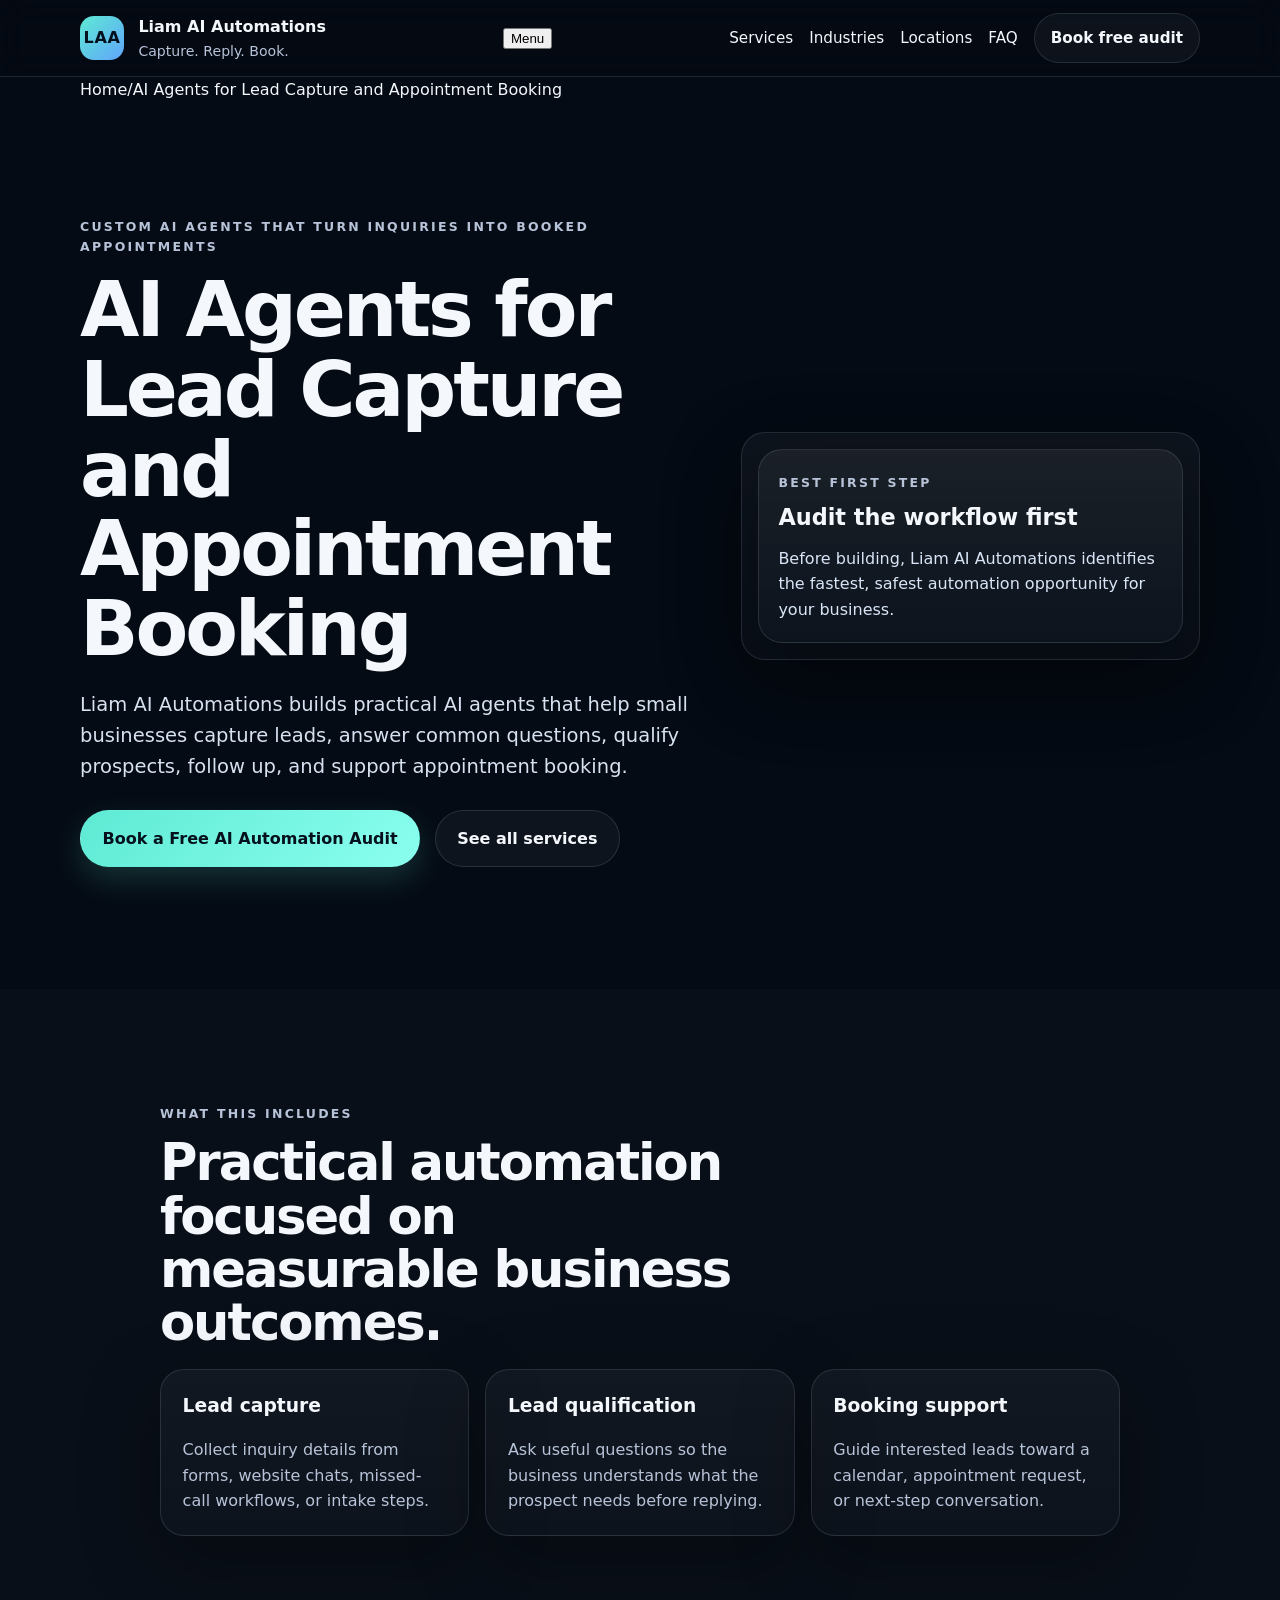
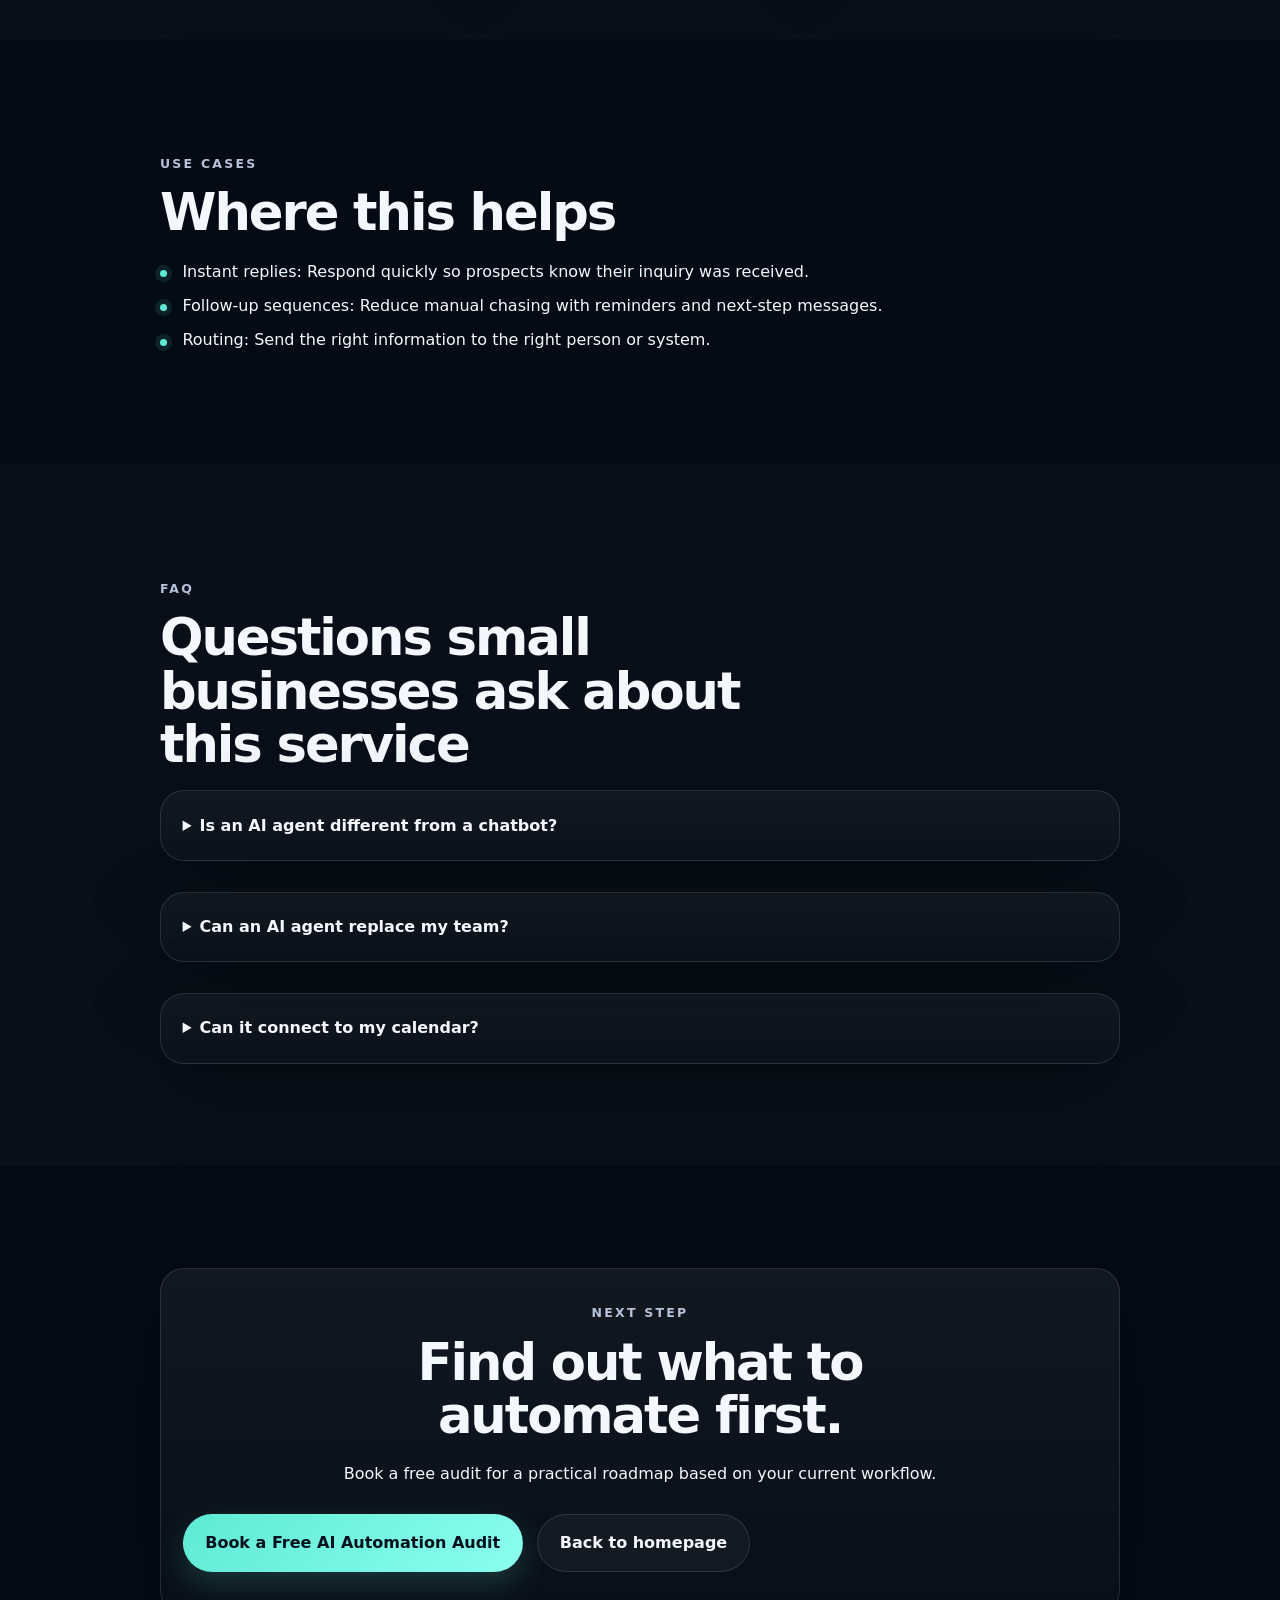
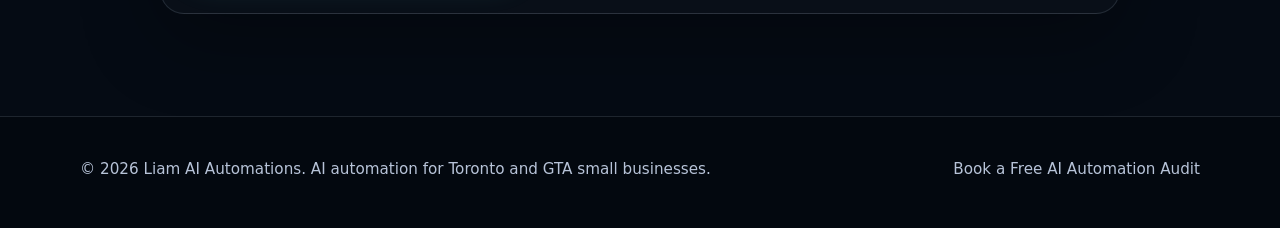
==== ai-agents-lead-capture-appointment-booking.html @ 44cceaa2 "chore: complete technical SEO checklist" ====
<!DOCTYPE html>
<html lang="en">
<head>
  <meta charset="UTF-8" />
  <meta name="viewport" content="width=device-width, initial-scale=1.0" />
  <title>AI Agents for Lead Capture and Appointment Booking | Liam AI Automations</title>
  <meta name="description" content="Custom AI agents for small businesses that capture leads, qualify inquiries, reply faster, automate follow-up, and support appointment booking." />
  <meta name="robots" content="index,follow" />
  <link rel="canonical" href="https://liam-automations-landing-page.vercel.app/ai-agents-lead-capture-appointment-booking.html" />
  <meta property="og:title" content="AI Agents for Lead Capture and Appointment Booking | Liam AI Automations" />
  <meta property="og:description" content="Custom AI agents for small businesses that capture leads, qualify inquiries, reply faster, automate follow-up, and support appointment booking." />
  <meta property="og:type" content="website" />
  <meta property="og:url" content="https://liam-automations-landing-page.vercel.app/ai-agents-lead-capture-appointment-booking.html" />
  <meta name="twitter:card" content="summary" />
  <meta name="theme-color" content="#050b14" />
  <link rel="icon" href="/favicon.svg" type="image/svg+xml" />
  <link rel="stylesheet" href="styles.css" />
  <script type="application/ld+json">
{
  "@context": "https://schema.org",
  "@type": "LocalBusiness",
  "name": "Liam AI Automations",
  "areaServed": ["Toronto", "GTA", "Mississauga", "Brampton", "Vaughan", "Markham", "North York", "Scarborough", "Etobicoke", "Oakville", "Burlington"],
  "description": "AI automation, AI agents, and practical AI consulting for Toronto and GTA small businesses.",
  "url": "https://liam-automations-landing-page.vercel.app",
  "email": "mukeshkumarkella@gmail.com",
  "sameAs": ["https://github.com/mukeshkumarkella-code"]
}
</script>
  <script id="org-person-website-schema" type="application/ld+json">
  {
    "@context": "https://schema.org",
    "@graph": [
      {
        "@type": "Organization",
        "@id": "https://liam-automations-landing-page.vercel.app/#organization",
        "name": "Liam AI Automations",
        "url": "https://liam-automations-landing-page.vercel.app/",
        "email": "mukeshkumarkella@gmail.com",
        "areaServed": [
          "Toronto",
          "GTA",
          "Mississauga",
          "Brampton",
          "Vaughan",
          "Markham",
          "North York",
          "Scarborough",
          "Etobicoke",
          "Oakville",
          "Burlington"
        ],
        "sameAs": [
          "https://github.com/mukeshkumarkella-code"
        ]
      },
      {
        "@type": "Person",
        "@id": "https://liam-automations-landing-page.vercel.app/#founder",
        "name": "Mukesh Kumar Kella",
        "url": "https://www.linkedin.com/in/mukesh-kumar-kella-83b03b2a2",
        "worksFor": {
          "@id": "https://liam-automations-landing-page.vercel.app/#organization"
        }
      },
      {
        "@type": "WebSite",
        "@id": "https://liam-automations-landing-page.vercel.app/#website",
        "name": "Liam AI Automations",
        "url": "https://liam-automations-landing-page.vercel.app/",
        "publisher": {
          "@id": "https://liam-automations-landing-page.vercel.app/#organization"
        }
      }
    ]
  }
  </script>
  <script id="breadcrumb-schema" type="application/ld+json">
  {
    "@context": "https://schema.org",
    "@type": "BreadcrumbList",
    "itemListElement": [
      {
        "@type": "ListItem",
        "position": 1,
        "name": "Home",
        "item": "https://liam-automations-landing-page.vercel.app/"
      },
      {
        "@type": "ListItem",
        "position": 2,
        "name": "AI Agents for Lead Capture and Appointment Booking",
        "item": "https://liam-automations-landing-page.vercel.app/ai-agents-lead-capture-appointment-booking.html"
      }
    ]
  }
  </script>
  <script id="service-schema" type="application/ld+json">
  {
    "@context": "https://schema.org",
    "@type": "Service",
    "name": "AI Agents for Lead Capture and Appointment Booking",
    "description": "Custom AI agents that help small businesses capture leads, qualify inquiries, reply faster, automate follow-up, and support appointment booking.",
    "provider": {
      "@id": "https://liam-automations-landing-page.vercel.app/#organization"
    },
    "areaServed": [
      "Toronto",
      "GTA",
      "Mississauga",
      "Brampton",
      "Vaughan",
      "Markham",
      "North York",
      "Scarborough",
      "Etobicoke",
      "Oakville",
      "Burlington"
    ],
    "serviceType": "AI Agents for Lead Capture and Appointment Booking",
    "url": "https://liam-automations-landing-page.vercel.app/ai-agents-lead-capture-appointment-booking.html"
  }
  </script>
</head>
<body>
<header class="site-header">
  <div class="container nav">
    <a class="brand" href="index.html" aria-label="Liam AI Automations home">
      <span class="brand-mark">LAA</span>
      <span class="brand-text"><strong>Liam AI Automations</strong><small>Capture. Reply. Book.</small></span>
    </a>
    <button class="nav-toggle" type="button" aria-expanded="false" aria-controls="primary-navigation">Menu</button>
    <nav class="nav-links" id="primary-navigation" aria-label="Primary navigation">
      <a href="index.html#services">Services</a>
      <a href="index.html#industries">Industries</a>
      <a href="index.html#locations">Locations</a>
      <a href="index.html#faq">FAQ</a>
      <a class="button button-small" href="mailto:mukeshkumarkella@gmail.com?subject=Book%20a%20Free%20AI%20Automation%20Audit">Book free audit</a>
    </nav>
  </div>
</header>
<main>
  <div class="container"><nav class="breadcrumbs" aria-label="Breadcrumb"><a href="index.html">Home</a><span aria-hidden="true">/</span><span>AI Agents for Lead Capture and Appointment Booking</span></nav></div>
<section class="hero section"><div class="container hero-grid"><div class="hero-copy"><p class="eyebrow">Custom AI agents that turn inquiries into booked appointments</p><h1>AI Agents for Lead Capture and Appointment Booking</h1><p class="lead">Liam AI Automations builds practical AI agents that help small businesses capture leads, answer common questions, qualify prospects, follow up, and support appointment booking.</p><div class="cta-row"><a class="button" href="mailto:mukeshkumarkella@gmail.com?subject=Book%20a%20Free%20AI%20Automation%20Audit">Book a Free AI Automation Audit</a><a class="button button-secondary" href="index.html#services">See all services</a></div></div><aside class="hero-panel"><div class="panel-card panel-card-accent"><span class="panel-label">Best first step</span><strong>Audit the workflow first</strong><p>Before building, Liam AI Automations identifies the fastest, safest automation opportunity for your business.</p></div></aside></div></section>
<section class="section section-alt"><div class="container narrow"><p class="section-kicker">What this includes</p><h2>Practical automation focused on measurable business outcomes.</h2><div class="card-grid three-up"><article class="info-card"><h3>Lead capture</h3><p>Collect inquiry details from forms, website chats, missed-call workflows, or intake steps.</p></article><article class="info-card"><h3>Lead qualification</h3><p>Ask useful questions so the business understands what the prospect needs before replying.</p></article><article class="info-card"><h3>Booking support</h3><p>Guide interested leads toward a calendar, appointment request, or next-step conversation.</p></article></div></div></section>
<section class="section"><div class="container narrow"><p class="section-kicker">Use cases</p><h2>Where this helps</h2><ul class="check-list"><li>Instant replies: Respond quickly so prospects know their inquiry was received.</li><li>Follow-up sequences: Reduce manual chasing with reminders and next-step messages.</li><li>Routing: Send the right information to the right person or system.</li></ul></div></section>
<section class="section section-alt"><div class="container narrow"><p class="section-kicker">FAQ</p><h2>Questions small businesses ask about this service</h2><div class="faq-list"><details><summary>Is an AI agent different from a chatbot?</summary><p>Yes. A chatbot mostly answers questions. An AI agent can help move a workflow forward through qualification, follow-up, routing, and booking support.</p></details><details><summary>Can an AI agent replace my team?</summary><p>The goal is not to replace your team. The goal is to handle repetitive steps and help humans respond faster.</p></details><details><summary>Can it connect to my calendar?</summary><p>Often yes, depending on your calendar and booking process. This is reviewed during the audit.</p></details></div></div></section>
<section class="section"><div class="container narrow contact-card"><p class="section-kicker">Next step</p><h2>Find out what to automate first.</h2><p>Book a free audit for a practical roadmap based on your current workflow.</p><div class="cta-row"><a class="button" href="mailto:mukeshkumarkella@gmail.com?subject=Book%20a%20Free%20AI%20Automation%20Audit">Book a Free AI Automation Audit</a><a class="button button-secondary" href="index.html">Back to homepage</a></div></div></section>
</main>
<footer class="site-footer">
  <div class="container footer-inner">
    <p>© 2026 Liam AI Automations. AI automation for Toronto and GTA small businesses.</p>
    <p><a href="index.html#contact">Book a Free AI Automation Audit</a></p>
  </div>
</footer>
<script id="mobile-nav-script">
  const toggle = document.querySelector('.nav-toggle');
  const nav = document.querySelector('.nav-links');
  if (toggle && nav) {
    toggle.addEventListener('click', () => {
      const isOpen = toggle.getAttribute('aria-expanded') === 'true';
      toggle.setAttribute('aria-expanded', String(!isOpen));
      nav.classList.toggle('is-open', !isOpen);
    });
  }
</script>
</body>
</html>
---- styles.css ----
:root {
  --bg: #07111f; --bg-alt: #0b1728; --surface: rgba(10, 20, 36, 0.92); --surface-2: rgba(13, 28, 48, 0.92); --text: #f4f7fb; --muted: #b7c3d8; --line: rgba(191, 208, 231, 0.14); --accent: #5eead4; --accent-2: #60a5fa; --shadow: 0 24px 80px rgba(0,0,0,.3); --radius: 24px; --radius-sm: 16px; --container: 1120px; }
*{box-sizing:border-box} html{scroll-behavior:smooth} body{margin:0;font-family:Inter,ui-sans-serif,system-ui,-apple-system,BlinkMacSystemFont,"Segoe UI",sans-serif;background:#050b14;color:var(--text);line-height:1.6} a{color:inherit;text-decoration:none} .container{width:min(100% - 2rem,var(--container));margin:0 auto}.narrow{width:min(100% - 2rem,960px)}.section{padding:clamp(4rem,8vw,7rem) 0}.section-alt{background:rgba(255,255,255,.015)}.site-header{position:sticky;top:0;z-index:20;backdrop-filter:blur(16px);background:rgba(4,10,18,.78);border-bottom:1px solid var(--line)}.nav{min-height:76px;display:flex;align-items:center;justify-content:space-between;gap:1rem}.brand{display:inline-flex;align-items:center;gap:.9rem}.brand-mark{width:44px;height:44px;display:grid;place-items:center;border-radius:14px;background:linear-gradient(135deg,var(--accent),var(--accent-2));color:#04101b;font-weight:900;letter-spacing:.04em}.brand-text{display:grid}.brand-text small,.eyebrow,.section-kicker,.panel-label,.trust-list,.footer-inner,.stats-grid p,.step span{color:var(--muted)}.brand-text small{font-size:.88rem}.nav-links{display:flex;align-items:center;gap:1rem;flex-wrap:wrap}.nav-links a{font-size:.95rem}.hero-grid,.two-col,.service-layout{display:grid;gap:1.5rem}.hero-grid{grid-template-columns:minmax(0,1.25fr) minmax(300px,.9fr);align-items:center}.hero-copy h1,.section h2{line-height:1.04;letter-spacing:-.04em;margin:0}.hero-copy h1{font-size:clamp(2.6rem,6vw,5.35rem);max-width:12ch;margin-top:.55rem}.section h2{font-size:clamp(2rem,4vw,3.3rem);max-width:17ch;margin-bottom:1.2rem}.lead{font-size:clamp(1.05rem,1.7vw,1.22rem);color:#d7e1f0;max-width:64ch}.eyebrow,.section-kicker,.panel-label{text-transform:uppercase;letter-spacing:.18em;font-size:.78rem;font-weight:700}.cta-row{display:flex;flex-wrap:wrap;gap:.9rem;margin:1.7rem 0 1.2rem}.button{display:inline-flex;align-items:center;justify-content:center;padding:.95rem 1.35rem;border-radius:999px;border:1px solid transparent;background:linear-gradient(135deg,var(--accent),#8bffef);color:#04101b;font-weight:800;box-shadow:0 12px 30px rgba(94,234,212,.18)}.button:hover{transform:translateY(-1px)}.button-secondary,.button-small{background:rgba(255,255,255,.04);color:var(--text);border-color:var(--line);box-shadow:none}.button-small{padding:.72rem 1rem}.text-link{display:inline-flex;margin-top:.8rem;color:var(--accent);font-weight:800}.trust-list,.check-list{list-style:none;padding:0;margin:1.2rem 0 0}.trust-list li,.check-list li{position:relative;padding-left:1.4rem;margin:.55rem 0}.trust-list li:before,.check-list li:before{content:"";position:absolute;left:0;top:.7rem;width:.45rem;height:.45rem;border-radius:50%;background:var(--accent);box-shadow:0 0 0 5px rgba(94,234,212,.1)}.hero-panel,.panel-card,.info-card,.feature-card,.step,.contact-card,.faq-list details,.muted-card{background:linear-gradient(180deg,rgba(255,255,255,.04),rgba(255,255,255,.02));border:1px solid var(--line);border-radius:var(--radius);box-shadow:var(--shadow)}.hero-panel{padding:1rem}.panel-card,.contact-card{padding:1.2rem}.panel-card-accent{background:linear-gradient(180deg,rgba(255,255,255,.055),rgba(255,255,255,.02))}.panel-card strong{display:block;font-size:1.4rem;margin:.3rem 0 .65rem}.panel-card p{margin:0;color:#d8e5f7}.stats-grid{display:grid;grid-template-columns:repeat(3,1fr);gap:.75rem;margin-top:.9rem}.stats-grid article{padding:1rem;border-radius:var(--radius-sm);background:rgba(255,255,255,.03);border:1px solid rgba(255,255,255,.06)}.stats-grid span{display:block;font-size:1.5rem;font-weight:900;color:var(--accent)}.two-col{grid-template-columns:repeat(2,minmax(0,1fr))}.card-grid,.steps,.faq-list{display:grid;gap:1rem}.three-up{grid-template-columns:repeat(3,minmax(0,1fr))}.info-card,.feature-card,.step,.faq-list details,.contact-card,.muted-card{padding:1.35rem}.info-card h3,.feature-card h3,.step h3{margin-top:0;margin-bottom:.7rem}.feature-card ul{margin:1rem 0 0;padding-left:1.2rem;color:var(--muted)}.service-layout{grid-template-columns:repeat(2,minmax(0,1fr))}.four-cards{grid-template-columns:repeat(2,minmax(0,1fr))}.steps{grid-template-columns:repeat(4,minmax(0,1fr))}.step span{display:inline-flex;align-items:center;justify-content:center;min-width:3.2rem;min-height:3.2rem;margin-bottom:1rem;border-radius:999px;border:1px solid var(--line);background:rgba(255,255,255,.03);font-weight:800}.tag-grid{display:flex;flex-wrap:wrap;gap:.75rem;margin-top:1.3rem}.tag-grid span{border:1px solid var(--line);background:rgba(255,255,255,.035);border-radius:999px;padding:.72rem 1rem;color:#d7e1f0}.faq-list details + details{margin-top:.9rem}.faq-list summary{cursor:pointer;font-weight:800}.faq-list p,.info-card p,.feature-card p{color:var(--muted);margin-bottom:0}.contact-card{text-align:center;background:linear-gradient(180deg,rgba(255,255,255,.055),rgba(255,255,255,.02))}.contact-card h2{max-width:18ch;margin-left:auto;margin-right:auto}.site-footer{border-top:1px solid var(--line);padding:1.5rem 0 2rem;background:rgba(2,7,13,.6)}.footer-inner{display:flex;justify-content:space-between;gap:1rem;flex-wrap:wrap;font-size:.95rem}@media(max-width:980px){.hero-grid,.two-col,.service-layout,.three-up,.steps,.four-cards{grid-template-columns:1fr}.hero-copy h1{max-width:14ch}}
@media(max-width:720px){
  .nav { align-items: center; padding: .8rem 0; }
  .nav-toggle { display: inline-flex; }
  .nav-links {
    display: none;
    width: 100%;
    padding: .9rem 0 1rem;
    flex-direction: column;
    align-items: stretch;
    gap: .75rem;
  }
  .nav-links.is-open { display: flex; }
  .nav { flex-wrap: wrap; }
  .section{padding:3.5rem 0}
  .hero-copy h1{font-size:clamp(2.35rem,10vw,3.6rem)}
  .stats-grid{grid-template-columns:1fr}
  .footer-inner{flex-direction:column}
}
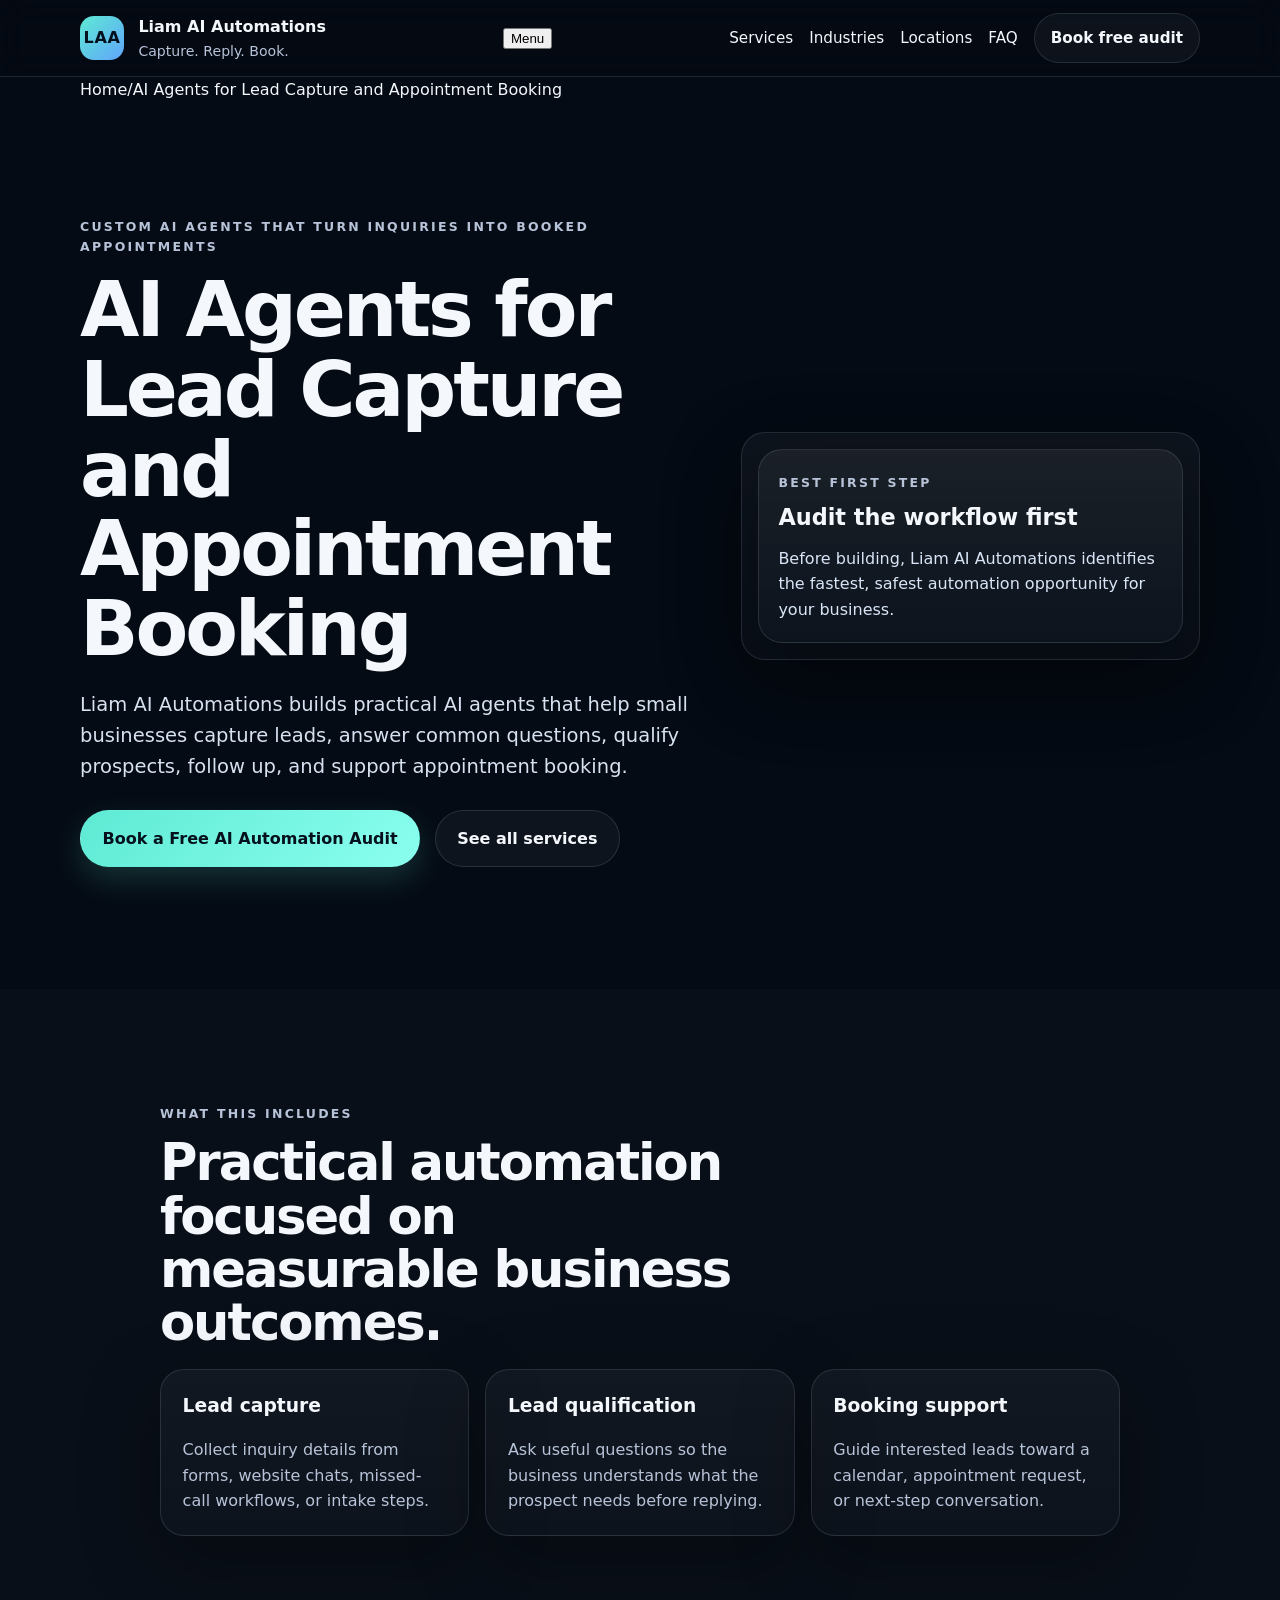
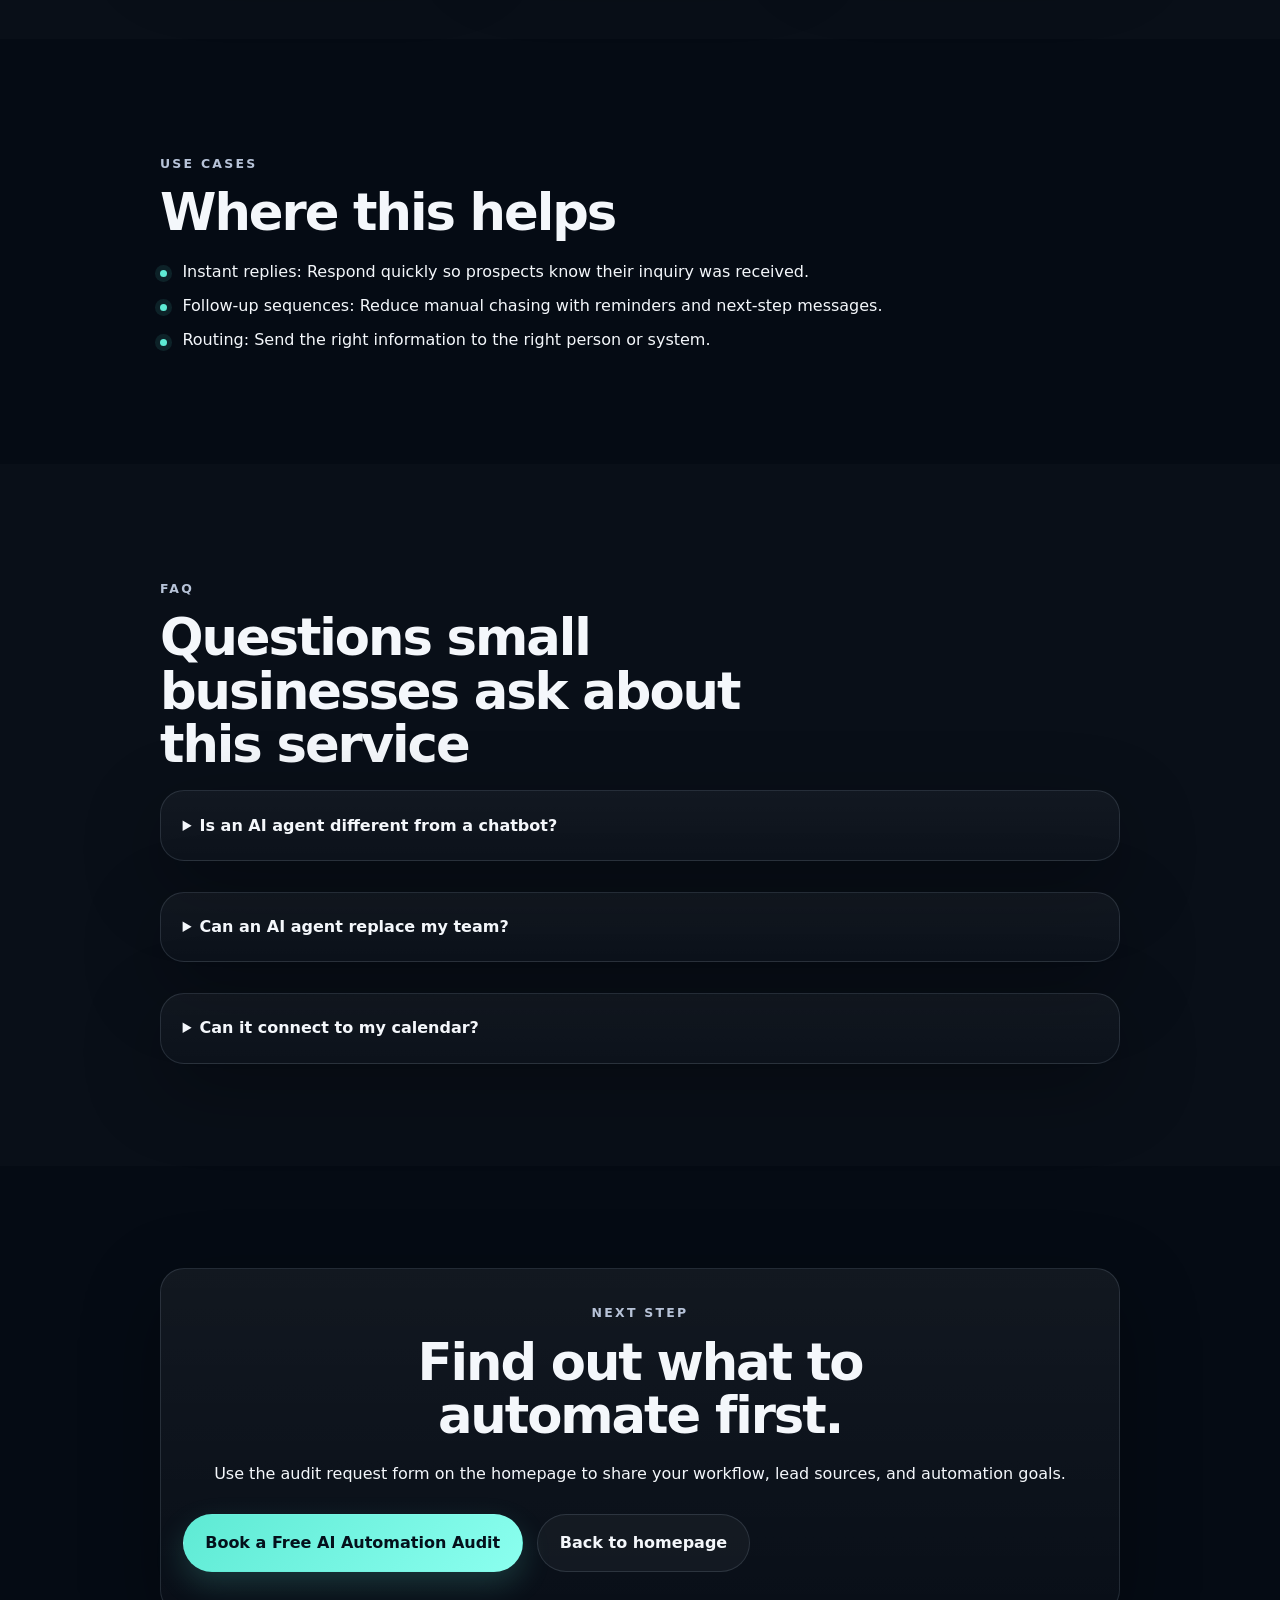
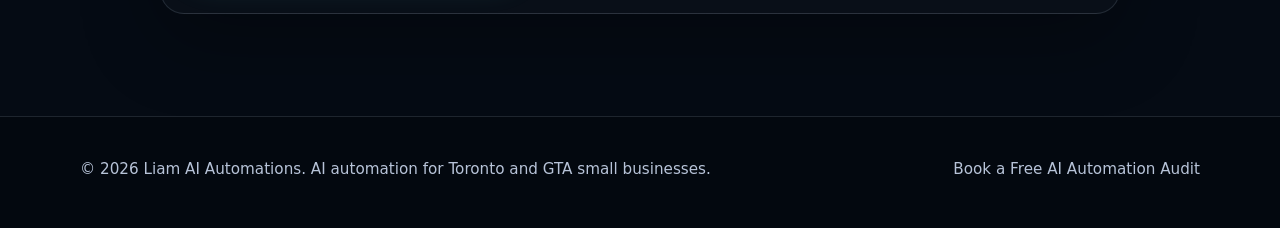
==== commit 9bead1dc: "feat: add audit request lead form" ====
--- a/ai-agents-lead-capture-appointment-booking.html
+++ b/ai-agents-lead-capture-appointment-booking.html
@@ -135,17 +135,17 @@
       <a href="index.html#industries">Industries</a>
       <a href="index.html#locations">Locations</a>
       <a href="index.html#faq">FAQ</a>
-      <a class="button button-small" href="mailto:mukeshkumarkella@gmail.com?subject=Book%20a%20Free%20AI%20Automation%20Audit">Book free audit</a>
+      <a class="button button-small" href="index.html#contact">Book free audit</a>
     </nav>
   </div>
 </header>
 <main>
   <div class="container"><nav class="breadcrumbs" aria-label="Breadcrumb"><a href="index.html">Home</a><span aria-hidden="true">/</span><span>AI Agents for Lead Capture and Appointment Booking</span></nav></div>
-<section class="hero section"><div class="container hero-grid"><div class="hero-copy"><p class="eyebrow">Custom AI agents that turn inquiries into booked appointments</p><h1>AI Agents for Lead Capture and Appointment Booking</h1><p class="lead">Liam AI Automations builds practical AI agents that help small businesses capture leads, answer common questions, qualify prospects, follow up, and support appointment booking.</p><div class="cta-row"><a class="button" href="mailto:mukeshkumarkella@gmail.com?subject=Book%20a%20Free%20AI%20Automation%20Audit">Book a Free AI Automation Audit</a><a class="button button-secondary" href="index.html#services">See all services</a></div></div><aside class="hero-panel"><div class="panel-card panel-card-accent"><span class="panel-label">Best first step</span><strong>Audit the workflow first</strong><p>Before building, Liam AI Automations identifies the fastest, safest automation opportunity for your business.</p></div></aside></div></section>
+<section class="hero section"><div class="container hero-grid"><div class="hero-copy"><p class="eyebrow">Custom AI agents that turn inquiries into booked appointments</p><h1>AI Agents for Lead Capture and Appointment Booking</h1><p class="lead">Liam AI Automations builds practical AI agents that help small businesses capture leads, answer common questions, qualify prospects, follow up, and support appointment booking.</p><div class="cta-row"><a class="button" href="index.html#contact">Book a Free AI Automation Audit</a><a class="button button-secondary" href="index.html#services">See all services</a></div></div><aside class="hero-panel"><div class="panel-card panel-card-accent"><span class="panel-label">Best first step</span><strong>Audit the workflow first</strong><p>Before building, Liam AI Automations identifies the fastest, safest automation opportunity for your business.</p></div></aside></div></section>
 <section class="section section-alt"><div class="container narrow"><p class="section-kicker">What this includes</p><h2>Practical automation focused on measurable business outcomes.</h2><div class="card-grid three-up"><article class="info-card"><h3>Lead capture</h3><p>Collect inquiry details from forms, website chats, missed-call workflows, or intake steps.</p></article><article class="info-card"><h3>Lead qualification</h3><p>Ask useful questions so the business understands what the prospect needs before replying.</p></article><article class="info-card"><h3>Booking support</h3><p>Guide interested leads toward a calendar, appointment request, or next-step conversation.</p></article></div></div></section>
 <section class="section"><div class="container narrow"><p class="section-kicker">Use cases</p><h2>Where this helps</h2><ul class="check-list"><li>Instant replies: Respond quickly so prospects know their inquiry was received.</li><li>Follow-up sequences: Reduce manual chasing with reminders and next-step messages.</li><li>Routing: Send the right information to the right person or system.</li></ul></div></section>
 <section class="section section-alt"><div class="container narrow"><p class="section-kicker">FAQ</p><h2>Questions small businesses ask about this service</h2><div class="faq-list"><details><summary>Is an AI agent different from a chatbot?</summary><p>Yes. A chatbot mostly answers questions. An AI agent can help move a workflow forward through qualification, follow-up, routing, and booking support.</p></details><details><summary>Can an AI agent replace my team?</summary><p>The goal is not to replace your team. The goal is to handle repetitive steps and help humans respond faster.</p></details><details><summary>Can it connect to my calendar?</summary><p>Often yes, depending on your calendar and booking process. This is reviewed during the audit.</p></details></div></div></section>
-<section class="section"><div class="container narrow contact-card"><p class="section-kicker">Next step</p><h2>Find out what to automate first.</h2><p>Book a free audit for a practical roadmap based on your current workflow.</p><div class="cta-row"><a class="button" href="mailto:mukeshkumarkella@gmail.com?subject=Book%20a%20Free%20AI%20Automation%20Audit">Book a Free AI Automation Audit</a><a class="button button-secondary" href="index.html">Back to homepage</a></div></div></section>
+<section class="section"><div class="container narrow contact-card"><p class="section-kicker">Next step</p><h2>Find out what to automate first.</h2><p>Use the audit request form on the homepage to share your workflow, lead sources, and automation goals.</p><div class="cta-row"><a class="button" href="index.html#contact">Book a Free AI Automation Audit</a><a class="button button-secondary" href="index.html">Back to homepage</a></div></div></section>
 </main>
 <footer class="site-footer">
   <div class="container footer-inner">
--- a/styles.css
+++ b/styles.css
@@ -19,3 +19,18 @@
   .stats-grid{grid-template-columns:1fr}
   .footer-inner{flex-direction:column}
 }
+
+.contact-form-card { text-align: left; }
+.contact-form-card h2, .contact-form-card .contact-intro { text-align: center; margin-left: auto; margin-right: auto; }
+.contact-intro { max-width: 62ch; color: var(--muted); }
+.lead-form { display: grid; gap: 1rem; margin-top: 1.4rem; }
+.form-grid { display: grid; grid-template-columns: repeat(2, minmax(0, 1fr)); gap: 1rem; }
+.lead-form label { display: grid; gap: .45rem; color: #dbe7f7; font-weight: 800; }
+.lead-form input, .lead-form select, .lead-form textarea { width: 100%; border: 1px solid var(--line); border-radius: 14px; background: rgba(255,255,255,.055); color: var(--text); padding: .9rem 1rem; font: inherit; }
+.lead-form select option { color: #04101b; }
+.lead-form textarea { resize: vertical; min-height: 112px; }
+.lead-form input:focus, .lead-form select:focus, .lead-form textarea:focus { outline: 2px solid rgba(94,234,212,.48); border-color: var(--accent); }
+.consent { display: flex !important; grid-template-columns: auto 1fr; align-items: flex-start; gap: .7rem !important; color: var(--muted) !important; font-weight: 700 !important; }
+.consent input { width: auto; margin-top: .35rem; }
+.form-note { color: var(--muted); margin: 0; font-size: .95rem; }
+@media(max-width:720px){ .form-grid { grid-template-columns: 1fr; } }
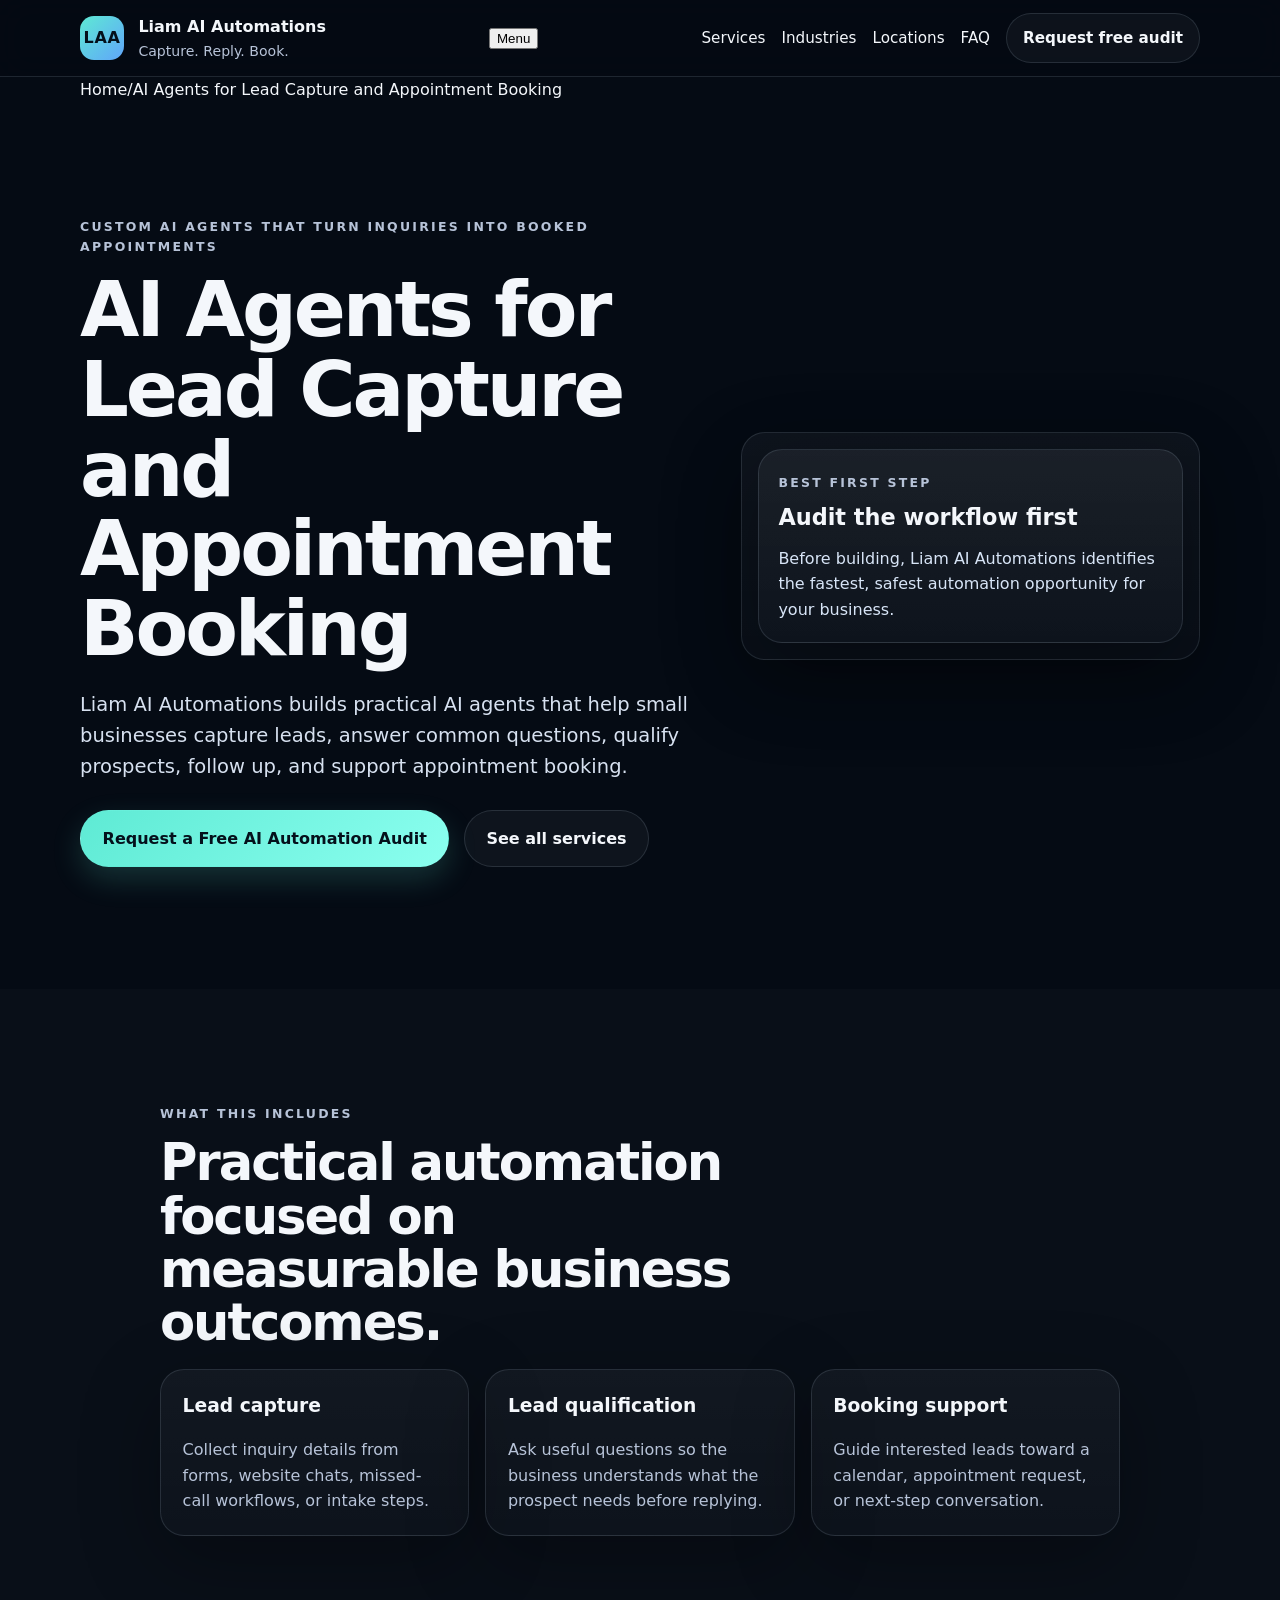
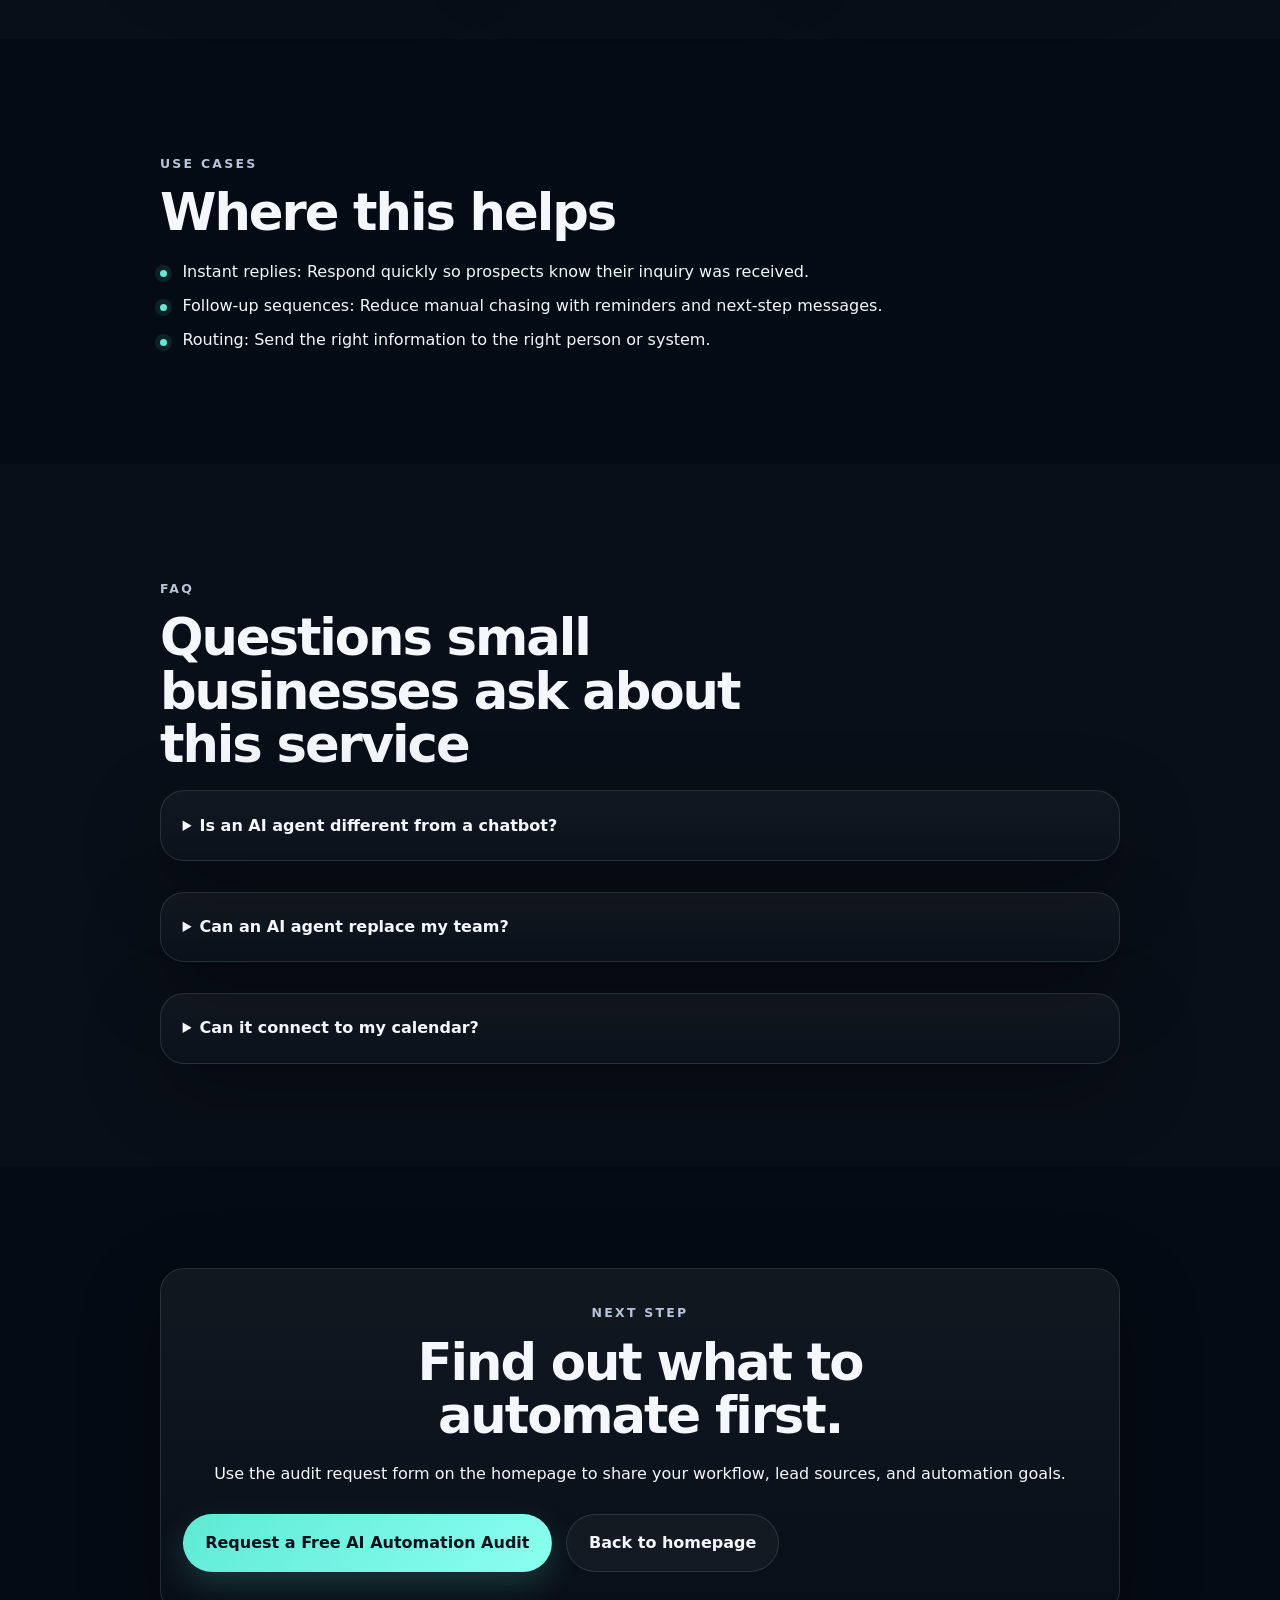
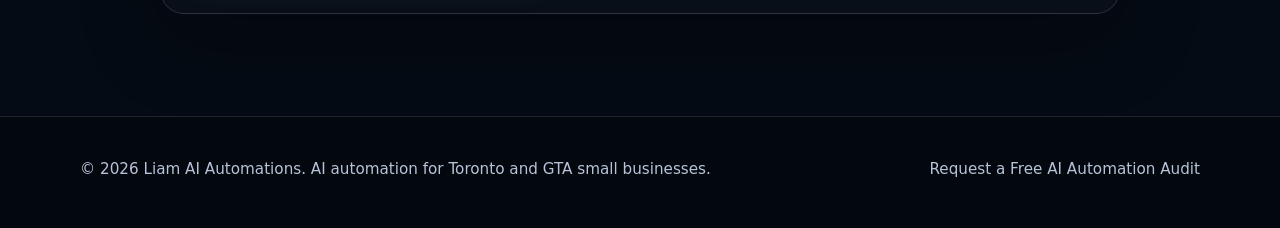
==== commit 6a761ab7: "fix: improve audit form conversion path" ====
--- a/ai-agents-lead-capture-appointment-booking.html
+++ b/ai-agents-lead-capture-appointment-booking.html
@@ -11,116 +11,145 @@
   <meta property="og:description" content="Custom AI agents for small businesses that capture leads, qualify inquiries, reply faster, automate follow-up, and support appointment booking." />
   <meta property="og:type" content="website" />
   <meta property="og:url" content="https://liam-automations-landing-page.vercel.app/ai-agents-lead-capture-appointment-booking.html" />
-  <meta name="twitter:card" content="summary" />
+  <meta property="og:image" content="https://liam-automations-landing-page.vercel.app/og-image.svg" />
+  <meta property="og:image:alt" content="Liam AI Automations - AI automation for Toronto small businesses" />
+  <meta name="twitter:card" content="summary_large_image" />
+  <meta name="twitter:image" content="https://liam-automations-landing-page.vercel.app/og-image.svg" />
+  <meta name="twitter:image:alt" content="Liam AI Automations - AI automation for Toronto small businesses" />
   <meta name="theme-color" content="#050b14" />
   <link rel="icon" href="/favicon.svg" type="image/svg+xml" />
   <link rel="stylesheet" href="styles.css" />
-  <script type="application/ld+json">
+  <script id="business-entity-schema" type="application/ld+json">
 {
   "@context": "https://schema.org",
-  "@type": "LocalBusiness",
-  "name": "Liam AI Automations",
-  "areaServed": ["Toronto", "GTA", "Mississauga", "Brampton", "Vaughan", "Markham", "North York", "Scarborough", "Etobicoke", "Oakville", "Burlington"],
-  "description": "AI automation, AI agents, and practical AI consulting for Toronto and GTA small businesses.",
-  "url": "https://liam-automations-landing-page.vercel.app",
-  "email": "mukeshkumarkella@gmail.com",
-  "sameAs": ["https://github.com/mukeshkumarkella-code"]
+  "@graph": [
+    {
+      "@type": [
+        "LocalBusiness",
+        "ProfessionalService"
+      ],
+      "@id": "https://liam-automations-landing-page.vercel.app/#business",
+      "name": "Liam AI Automations",
+      "url": "https://liam-automations-landing-page.vercel.app/",
+      "email": "mukeshkumarkella@gmail.com",
+      "areaServed": [
+        "Toronto",
+        "GTA",
+        "Mississauga",
+        "Brampton",
+        "Vaughan",
+        "Markham",
+        "North York",
+        "Scarborough",
+        "Etobicoke",
+        "Oakville",
+        "Burlington"
+      ],
+      "description": "AI automation, AI agents, and practical AI consulting for Toronto and GTA small businesses.",
+      "sameAs": [
+        "https://github.com/mukeshkumarkella-code",
+        "https://www.linkedin.com/in/mukesh-kumar-kella-83b03b2a2"
+      ]
+    },
+    {
+      "@type": "Person",
+      "@id": "https://liam-automations-landing-page.vercel.app/#founder",
+      "name": "Mukesh Kumar Kella",
+      "url": "https://www.linkedin.com/in/mukesh-kumar-kella-83b03b2a2",
+      "worksFor": {
+        "@id": "https://liam-automations-landing-page.vercel.app/#business"
+      }
+    },
+    {
+      "@type": "WebSite",
+      "@id": "https://liam-automations-landing-page.vercel.app/#website",
+      "name": "Liam AI Automations",
+      "url": "https://liam-automations-landing-page.vercel.app/",
+      "publisher": {
+        "@id": "https://liam-automations-landing-page.vercel.app/#business"
+      }
+    }
+  ]
 }
 </script>
-  <script id="org-person-website-schema" type="application/ld+json">
-  {
-    "@context": "https://schema.org",
-    "@graph": [
-      {
-        "@type": "Organization",
-        "@id": "https://liam-automations-landing-page.vercel.app/#organization",
-        "name": "Liam AI Automations",
-        "url": "https://liam-automations-landing-page.vercel.app/",
-        "email": "mukeshkumarkella@gmail.com",
-        "areaServed": [
-          "Toronto",
-          "GTA",
-          "Mississauga",
-          "Brampton",
-          "Vaughan",
-          "Markham",
-          "North York",
-          "Scarborough",
-          "Etobicoke",
-          "Oakville",
-          "Burlington"
-        ],
-        "sameAs": [
-          "https://github.com/mukeshkumarkella-code"
-        ]
-      },
-      {
-        "@type": "Person",
-        "@id": "https://liam-automations-landing-page.vercel.app/#founder",
-        "name": "Mukesh Kumar Kella",
-        "url": "https://www.linkedin.com/in/mukesh-kumar-kella-83b03b2a2",
-        "worksFor": {
-          "@id": "https://liam-automations-landing-page.vercel.app/#organization"
-        }
-      },
-      {
-        "@type": "WebSite",
-        "@id": "https://liam-automations-landing-page.vercel.app/#website",
-        "name": "Liam AI Automations",
-        "url": "https://liam-automations-landing-page.vercel.app/",
-        "publisher": {
-          "@id": "https://liam-automations-landing-page.vercel.app/#organization"
-        }
+<script id="faq-page-schema" type="application/ld+json">
+{
+  "@context": "https://schema.org",
+  "@type": "FAQPage",
+  "mainEntity": [
+    {
+      "@type": "Question",
+      "name": "Is an AI agent different from a chatbot?",
+      "acceptedAnswer": {
+        "@type": "Answer",
+        "text": "Yes. A chatbot mostly answers questions. An AI agent can help move a workflow forward through qualification, follow-up, routing, and booking support."
       }
-    ]
-  }
-  </script>
-  <script id="breadcrumb-schema" type="application/ld+json">
-  {
-    "@context": "https://schema.org",
-    "@type": "BreadcrumbList",
-    "itemListElement": [
-      {
-        "@type": "ListItem",
-        "position": 1,
-        "name": "Home",
-        "item": "https://liam-automations-landing-page.vercel.app/"
-      },
-      {
-        "@type": "ListItem",
-        "position": 2,
-        "name": "AI Agents for Lead Capture and Appointment Booking",
-        "item": "https://liam-automations-landing-page.vercel.app/ai-agents-lead-capture-appointment-booking.html"
+    },
+    {
+      "@type": "Question",
+      "name": "Can an AI agent replace my team?",
+      "acceptedAnswer": {
+        "@type": "Answer",
+        "text": "The goal is not to replace your team. The goal is to handle repetitive steps and help humans respond faster."
       }
-    ]
-  }
-  </script>
-  <script id="service-schema" type="application/ld+json">
-  {
-    "@context": "https://schema.org",
-    "@type": "Service",
-    "name": "AI Agents for Lead Capture and Appointment Booking",
-    "description": "Custom AI agents that help small businesses capture leads, qualify inquiries, reply faster, automate follow-up, and support appointment booking.",
-    "provider": {
-      "@id": "https://liam-automations-landing-page.vercel.app/#organization"
     },
-    "areaServed": [
-      "Toronto",
-      "GTA",
-      "Mississauga",
-      "Brampton",
-      "Vaughan",
-      "Markham",
-      "North York",
-      "Scarborough",
-      "Etobicoke",
-      "Oakville",
-      "Burlington"
-    ],
-    "serviceType": "AI Agents for Lead Capture and Appointment Booking",
-    "url": "https://liam-automations-landing-page.vercel.app/ai-agents-lead-capture-appointment-booking.html"
-  }
-  </script>
+    {
+      "@type": "Question",
+      "name": "Can it connect to my calendar?",
+      "acceptedAnswer": {
+        "@type": "Answer",
+        "text": "Often yes, depending on your calendar and booking process. This is reviewed during the audit."
+      }
+    }
+  ]
+}
+</script>
+<script id="breadcrumb-schema" type="application/ld+json">
+{
+  "@context": "https://schema.org",
+  "@type": "BreadcrumbList",
+  "itemListElement": [
+    {
+      "@type": "ListItem",
+      "position": 1,
+      "name": "Home",
+      "item": "https://liam-automations-landing-page.vercel.app/"
+    },
+    {
+      "@type": "ListItem",
+      "position": 2,
+      "name": "AI Agents for Lead Capture and Appointment Booking",
+      "item": "https://liam-automations-landing-page.vercel.app/ai-agents-lead-capture-appointment-booking.html"
+    }
+  ]
+}
+</script>
+<script id="service-schema" type="application/ld+json">
+{
+  "@context": "https://schema.org",
+  "@type": "Service",
+  "name": "AI Agents for Lead Capture and Appointment Booking",
+  "description": "Custom AI agents that help small businesses capture leads, qualify inquiries, reply faster, automate follow-up, and support appointment booking.",
+  "provider": {
+    "@id": "https://liam-automations-landing-page.vercel.app/#business"
+  },
+  "areaServed": [
+    "Toronto",
+    "GTA",
+    "Mississauga",
+    "Brampton",
+    "Vaughan",
+    "Markham",
+    "North York",
+    "Scarborough",
+    "Etobicoke",
+    "Oakville",
+    "Burlington"
+  ],
+  "serviceType": "AI Agents for Lead Capture and Appointment Booking",
+  "url": "https://liam-automations-landing-page.vercel.app/ai-agents-lead-capture-appointment-booking.html"
+}
+</script>
 </head>
 <body>
 <header class="site-header">
@@ -135,22 +164,22 @@
       <a href="index.html#industries">Industries</a>
       <a href="index.html#locations">Locations</a>
       <a href="index.html#faq">FAQ</a>
-      <a class="button button-small" href="index.html#contact">Book free audit</a>
+      <a class="button button-small" href="index.html#contact">Request free audit</a>
     </nav>
   </div>
 </header>
 <main>
   <div class="container"><nav class="breadcrumbs" aria-label="Breadcrumb"><a href="index.html">Home</a><span aria-hidden="true">/</span><span>AI Agents for Lead Capture and Appointment Booking</span></nav></div>
-<section class="hero section"><div class="container hero-grid"><div class="hero-copy"><p class="eyebrow">Custom AI agents that turn inquiries into booked appointments</p><h1>AI Agents for Lead Capture and Appointment Booking</h1><p class="lead">Liam AI Automations builds practical AI agents that help small businesses capture leads, answer common questions, qualify prospects, follow up, and support appointment booking.</p><div class="cta-row"><a class="button" href="index.html#contact">Book a Free AI Automation Audit</a><a class="button button-secondary" href="index.html#services">See all services</a></div></div><aside class="hero-panel"><div class="panel-card panel-card-accent"><span class="panel-label">Best first step</span><strong>Audit the workflow first</strong><p>Before building, Liam AI Automations identifies the fastest, safest automation opportunity for your business.</p></div></aside></div></section>
+<section class="hero section"><div class="container hero-grid"><div class="hero-copy"><p class="eyebrow">Custom AI agents that turn inquiries into booked appointments</p><h1>AI Agents for Lead Capture and Appointment Booking</h1><p class="lead">Liam AI Automations builds practical AI agents that help small businesses capture leads, answer common questions, qualify prospects, follow up, and support appointment booking.</p><div class="cta-row"><a class="button" href="index.html#contact">Request a Free AI Automation Audit</a><a class="button button-secondary" href="index.html#services">See all services</a></div></div><aside class="hero-panel"><div class="panel-card panel-card-accent"><span class="panel-label">Best first step</span><strong>Audit the workflow first</strong><p>Before building, Liam AI Automations identifies the fastest, safest automation opportunity for your business.</p></div></aside></div></section>
 <section class="section section-alt"><div class="container narrow"><p class="section-kicker">What this includes</p><h2>Practical automation focused on measurable business outcomes.</h2><div class="card-grid three-up"><article class="info-card"><h3>Lead capture</h3><p>Collect inquiry details from forms, website chats, missed-call workflows, or intake steps.</p></article><article class="info-card"><h3>Lead qualification</h3><p>Ask useful questions so the business understands what the prospect needs before replying.</p></article><article class="info-card"><h3>Booking support</h3><p>Guide interested leads toward a calendar, appointment request, or next-step conversation.</p></article></div></div></section>
 <section class="section"><div class="container narrow"><p class="section-kicker">Use cases</p><h2>Where this helps</h2><ul class="check-list"><li>Instant replies: Respond quickly so prospects know their inquiry was received.</li><li>Follow-up sequences: Reduce manual chasing with reminders and next-step messages.</li><li>Routing: Send the right information to the right person or system.</li></ul></div></section>
 <section class="section section-alt"><div class="container narrow"><p class="section-kicker">FAQ</p><h2>Questions small businesses ask about this service</h2><div class="faq-list"><details><summary>Is an AI agent different from a chatbot?</summary><p>Yes. A chatbot mostly answers questions. An AI agent can help move a workflow forward through qualification, follow-up, routing, and booking support.</p></details><details><summary>Can an AI agent replace my team?</summary><p>The goal is not to replace your team. The goal is to handle repetitive steps and help humans respond faster.</p></details><details><summary>Can it connect to my calendar?</summary><p>Often yes, depending on your calendar and booking process. This is reviewed during the audit.</p></details></div></div></section>
-<section class="section"><div class="container narrow contact-card"><p class="section-kicker">Next step</p><h2>Find out what to automate first.</h2><p>Use the audit request form on the homepage to share your workflow, lead sources, and automation goals.</p><div class="cta-row"><a class="button" href="index.html#contact">Book a Free AI Automation Audit</a><a class="button button-secondary" href="index.html">Back to homepage</a></div></div></section>
+<section class="section"><div class="container narrow contact-card"><p class="section-kicker">Next step</p><h2>Find out what to automate first.</h2><p>Use the audit request form on the homepage to share your workflow, lead sources, and automation goals.</p><div class="cta-row"><a class="button" href="index.html#contact">Request a Free AI Automation Audit</a><a class="button button-secondary" href="index.html">Back to homepage</a></div></div></section>
 </main>
 <footer class="site-footer">
   <div class="container footer-inner">
     <p>© 2026 Liam AI Automations. AI automation for Toronto and GTA small businesses.</p>
-    <p><a href="index.html#contact">Book a Free AI Automation Audit</a></p>
+    <p><a href="index.html#contact">Request a Free AI Automation Audit</a></p>
   </div>
 </footer>
 <script id="mobile-nav-script">
--- a/styles.css
+++ b/styles.css
@@ -34,3 +34,5 @@
 .consent input { width: auto; margin-top: .35rem; }
 .form-note { color: var(--muted); margin: 0; font-size: .95rem; }
 @media(max-width:720px){ .form-grid { grid-template-columns: 1fr; } }
+
+.consent a { color: var(--accent); text-decoration: underline; text-underline-offset: 3px; }
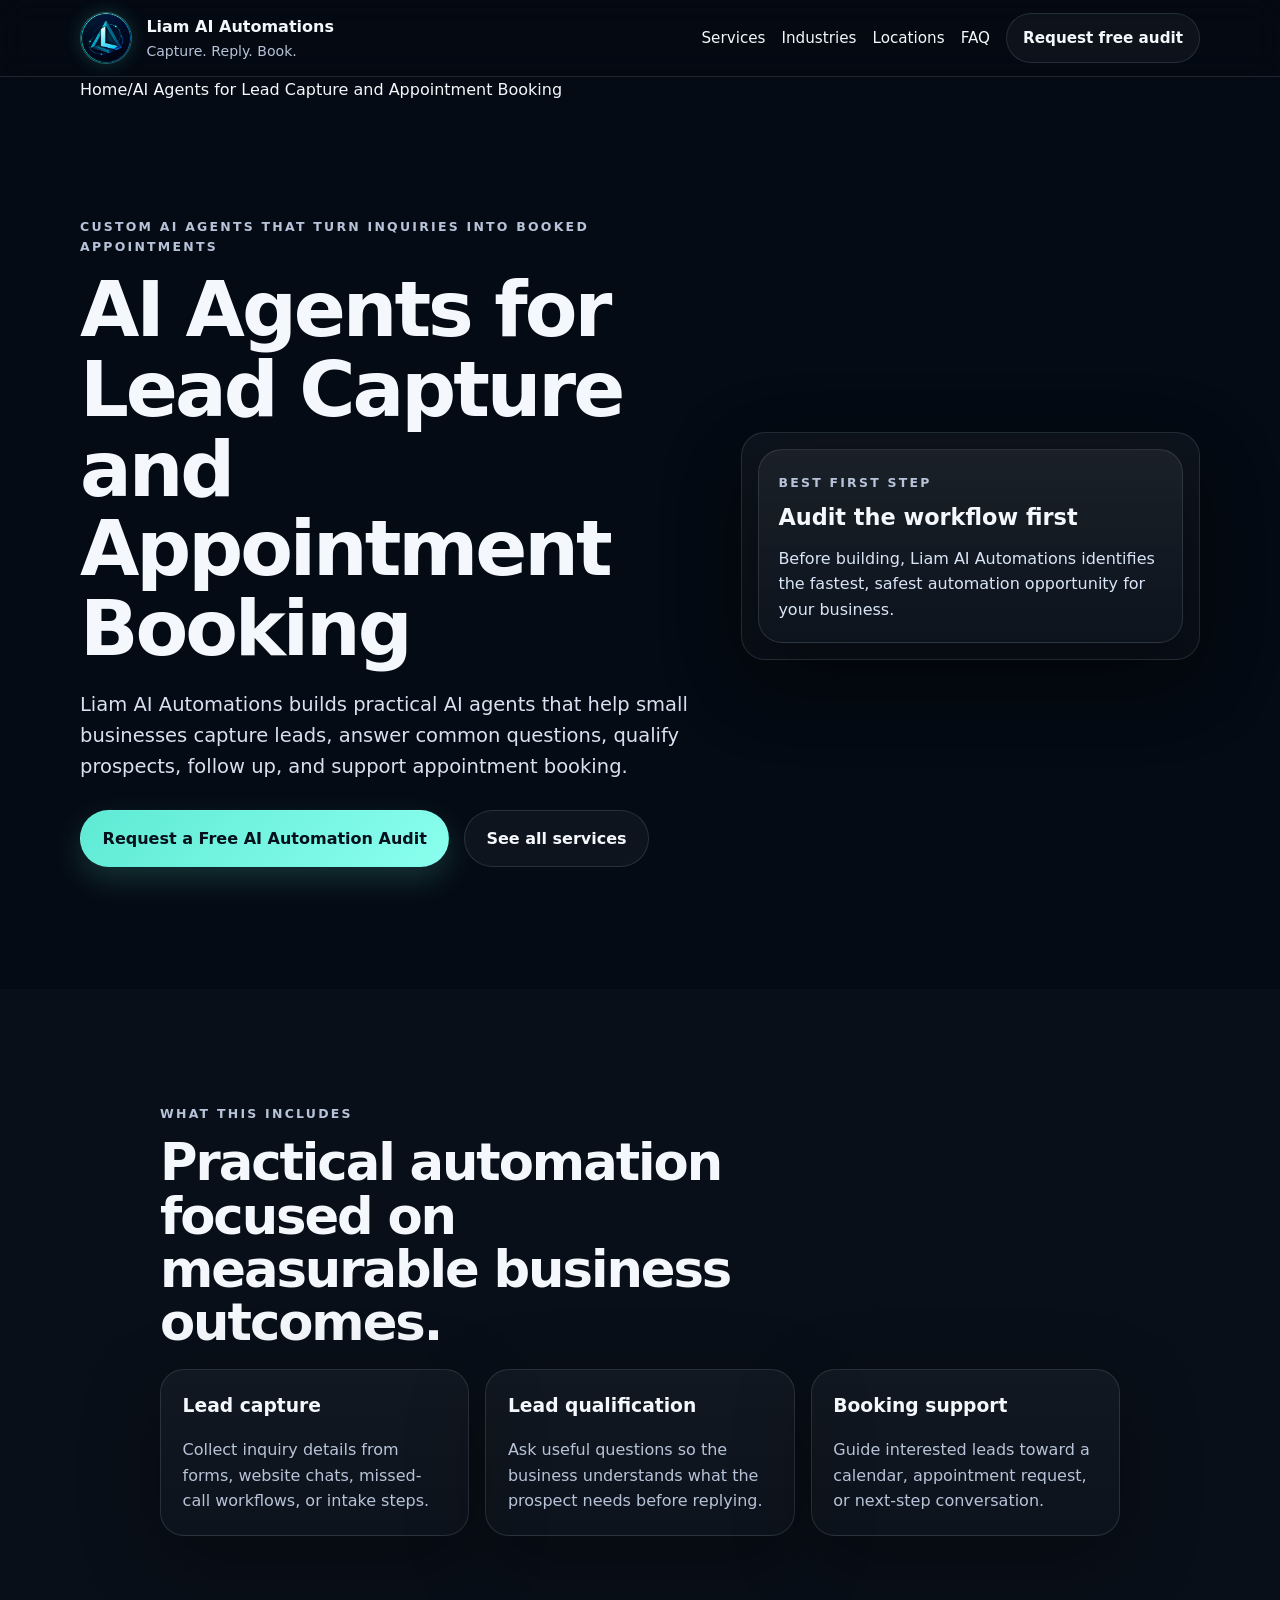
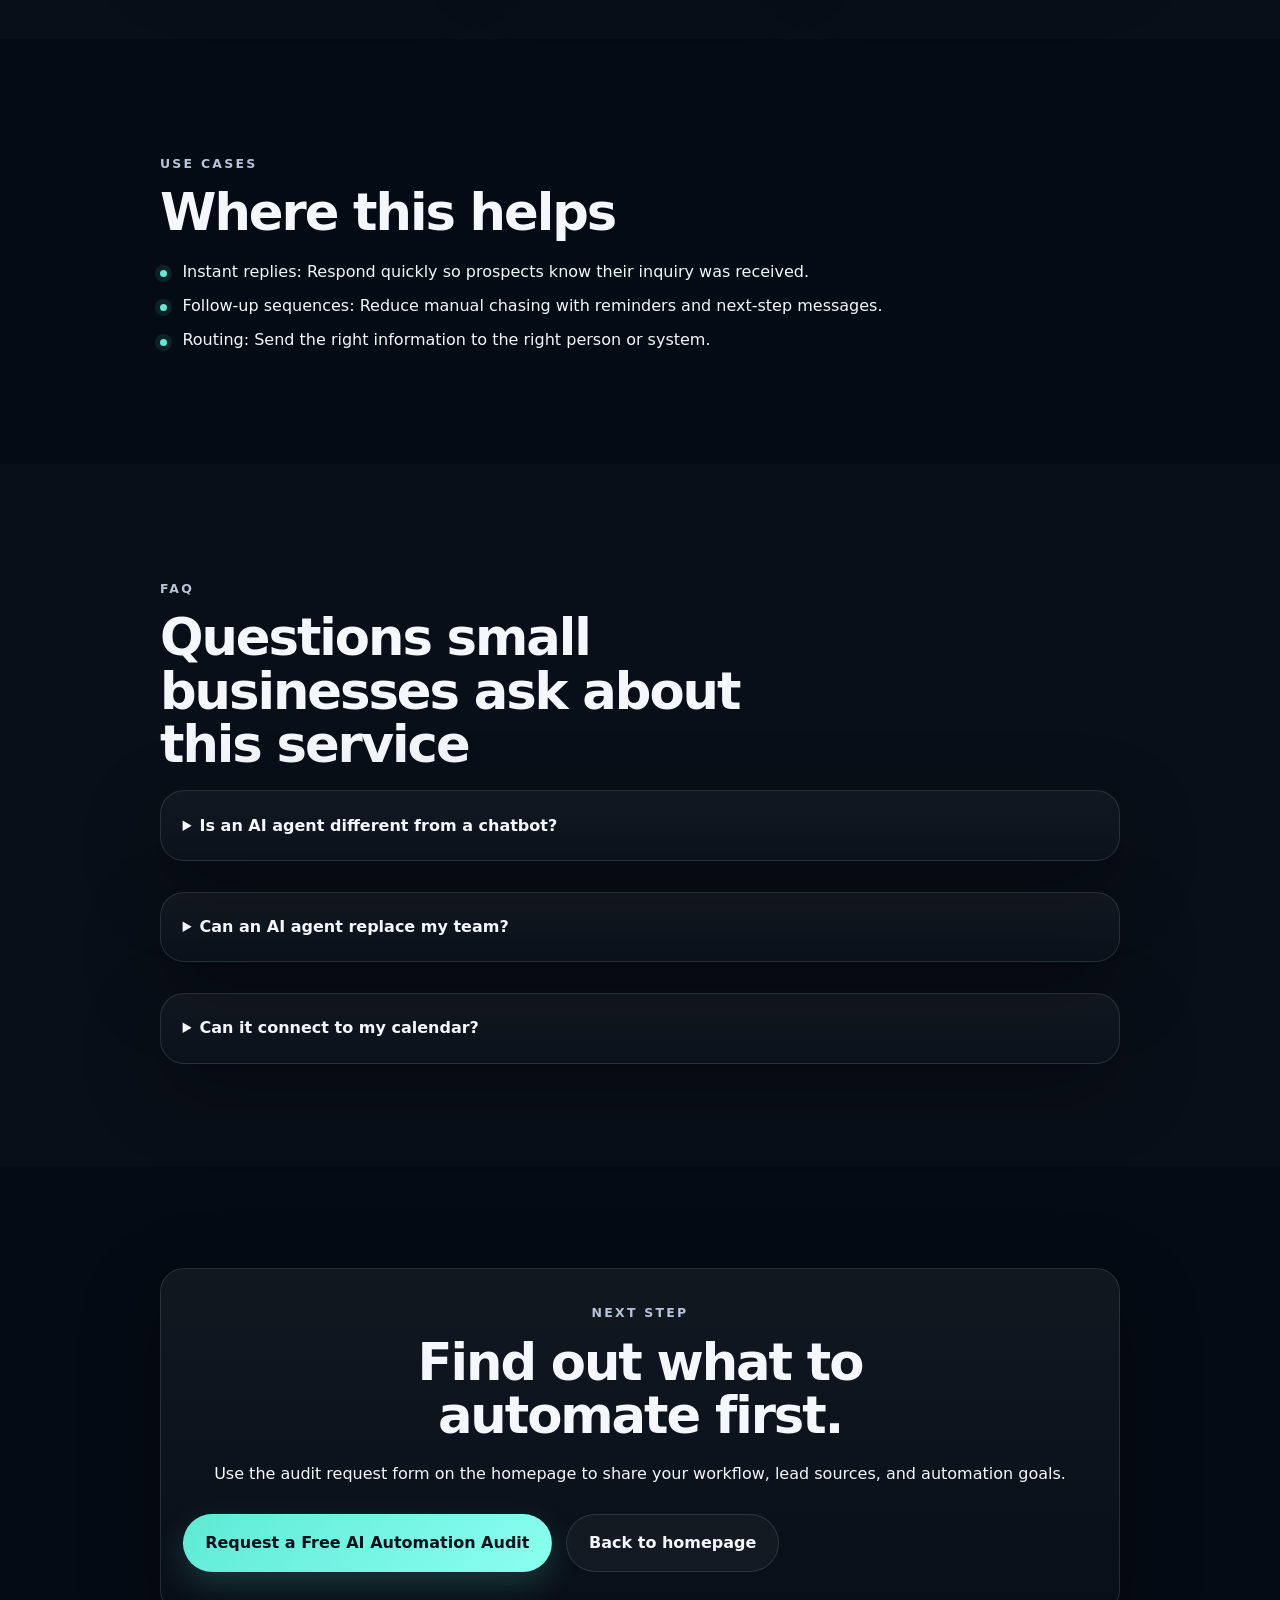
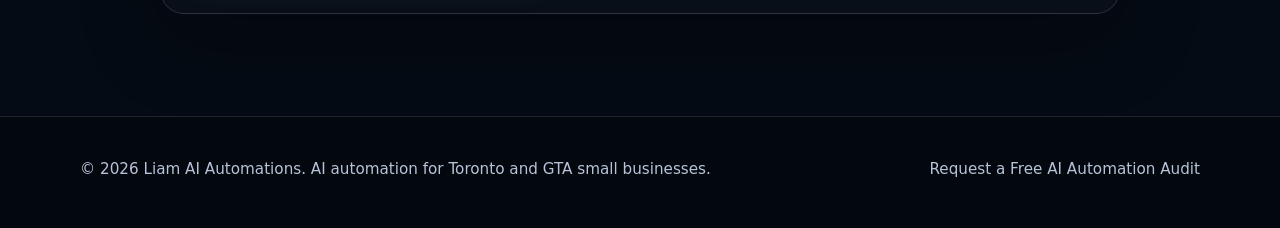
==== commit 6979d5cd: "Replace header initials with Liam logo" ====
--- a/ai-agents-lead-capture-appointment-booking.html
+++ b/ai-agents-lead-capture-appointment-booking.html
@@ -155,7 +155,7 @@
 <header class="site-header">
   <div class="container nav">
     <a class="brand" href="index.html" aria-label="Liam AI Automations home">
-      <span class="brand-mark">LAA</span>
+      <span class="brand-mark" aria-hidden="true"><img src="assets/liam-ai-automations-logo.png" alt="" /></span>
       <span class="brand-text"><strong>Liam AI Automations</strong><small>Capture. Reply. Book.</small></span>
     </a>
     <button class="nav-toggle" type="button" aria-expanded="false" aria-controls="primary-navigation">Menu</button>
--- a/styles.css
+++ b/styles.css
@@ -1,6 +1,6 @@
  :root {
   --bg: #07111f; --bg-alt: #0b1728; --surface: rgba(10, 20, 36, 0.92); --surface-2: rgba(13, 28, 48, 0.92); --text: #f4f7fb; --muted: #b7c3d8; --line: rgba(191, 208, 231, 0.14); --accent: #5eead4; --accent-2: #60a5fa; --shadow: 0 24px 80px rgba(0,0,0,.3); --radius: 24px; --radius-sm: 16px; --container: 1120px; }
-*{box-sizing:border-box} html{scroll-behavior:smooth} body{margin:0;font-family:Inter,ui-sans-serif,system-ui,-apple-system,BlinkMacSystemFont,"Segoe UI",sans-serif;background:#050b14;color:var(--text);line-height:1.6} a{color:inherit;text-decoration:none} .container{width:min(100% - 2rem,var(--container));margin:0 auto}.narrow{width:min(100% - 2rem,960px)}.section{padding:clamp(4rem,8vw,7rem) 0}.section-alt{background:rgba(255,255,255,.015)}.site-header{position:sticky;top:0;z-index:20;backdrop-filter:blur(16px);background:rgba(4,10,18,.78);border-bottom:1px solid var(--line)}.nav{min-height:76px;display:flex;align-items:center;justify-content:space-between;gap:1rem}.brand{display:inline-flex;align-items:center;gap:.9rem}.brand-mark{width:44px;height:44px;display:grid;place-items:center;border-radius:14px;background:linear-gradient(135deg,var(--accent),var(--accent-2));color:#04101b;font-weight:900;letter-spacing:.04em}.brand-text{display:grid}.brand-text small,.eyebrow,.section-kicker,.panel-label,.trust-list,.footer-inner,.stats-grid p,.step span{color:var(--muted)}.brand-text small{font-size:.88rem}.nav-links{display:flex;align-items:center;gap:1rem;flex-wrap:wrap}.nav-links a{font-size:.95rem}.hero-grid,.two-col,.service-layout{display:grid;gap:1.5rem}.hero-grid{grid-template-columns:minmax(0,1.25fr) minmax(300px,.9fr);align-items:center}.hero-copy h1,.section h2{line-height:1.04;letter-spacing:-.04em;margin:0}.hero-copy h1{font-size:clamp(2.6rem,6vw,5.35rem);max-width:12ch;margin-top:.55rem}.section h2{font-size:clamp(2rem,4vw,3.3rem);max-width:17ch;margin-bottom:1.2rem}.lead{font-size:clamp(1.05rem,1.7vw,1.22rem);color:#d7e1f0;max-width:64ch}.eyebrow,.section-kicker,.panel-label{text-transform:uppercase;letter-spacing:.18em;font-size:.78rem;font-weight:700}.cta-row{display:flex;flex-wrap:wrap;gap:.9rem;margin:1.7rem 0 1.2rem}.button{display:inline-flex;align-items:center;justify-content:center;padding:.95rem 1.35rem;border-radius:999px;border:1px solid transparent;background:linear-gradient(135deg,var(--accent),#8bffef);color:#04101b;font-weight:800;box-shadow:0 12px 30px rgba(94,234,212,.18)}.button:hover{transform:translateY(-1px)}.button-secondary,.button-small{background:rgba(255,255,255,.04);color:var(--text);border-color:var(--line);box-shadow:none}.button-small{padding:.72rem 1rem}.text-link{display:inline-flex;margin-top:.8rem;color:var(--accent);font-weight:800}.trust-list,.check-list{list-style:none;padding:0;margin:1.2rem 0 0}.trust-list li,.check-list li{position:relative;padding-left:1.4rem;margin:.55rem 0}.trust-list li:before,.check-list li:before{content:"";position:absolute;left:0;top:.7rem;width:.45rem;height:.45rem;border-radius:50%;background:var(--accent);box-shadow:0 0 0 5px rgba(94,234,212,.1)}.hero-panel,.panel-card,.info-card,.feature-card,.step,.contact-card,.faq-list details,.muted-card{background:linear-gradient(180deg,rgba(255,255,255,.04),rgba(255,255,255,.02));border:1px solid var(--line);border-radius:var(--radius);box-shadow:var(--shadow)}.hero-panel{padding:1rem}.panel-card,.contact-card{padding:1.2rem}.panel-card-accent{background:linear-gradient(180deg,rgba(255,255,255,.055),rgba(255,255,255,.02))}.panel-card strong{display:block;font-size:1.4rem;margin:.3rem 0 .65rem}.panel-card p{margin:0;color:#d8e5f7}.stats-grid{display:grid;grid-template-columns:repeat(3,1fr);gap:.75rem;margin-top:.9rem}.stats-grid article{padding:1rem;border-radius:var(--radius-sm);background:rgba(255,255,255,.03);border:1px solid rgba(255,255,255,.06)}.stats-grid span{display:block;font-size:1.5rem;font-weight:900;color:var(--accent)}.two-col{grid-template-columns:repeat(2,minmax(0,1fr))}.card-grid,.steps,.faq-list{display:grid;gap:1rem}.three-up{grid-template-columns:repeat(3,minmax(0,1fr))}.info-card,.feature-card,.step,.faq-list details,.contact-card,.muted-card{padding:1.35rem}.info-card h3,.feature-card h3,.step h3{margin-top:0;margin-bottom:.7rem}.feature-card ul{margin:1rem 0 0;padding-left:1.2rem;color:var(--muted)}.service-layout{grid-template-columns:repeat(2,minmax(0,1fr))}.four-cards{grid-template-columns:repeat(2,minmax(0,1fr))}.steps{grid-template-columns:repeat(4,minmax(0,1fr))}.step span{display:inline-flex;align-items:center;justify-content:center;min-width:3.2rem;min-height:3.2rem;margin-bottom:1rem;border-radius:999px;border:1px solid var(--line);background:rgba(255,255,255,.03);font-weight:800}.tag-grid{display:flex;flex-wrap:wrap;gap:.75rem;margin-top:1.3rem}.tag-grid span{border:1px solid var(--line);background:rgba(255,255,255,.035);border-radius:999px;padding:.72rem 1rem;color:#d7e1f0}.faq-list details + details{margin-top:.9rem}.faq-list summary{cursor:pointer;font-weight:800}.faq-list p,.info-card p,.feature-card p{color:var(--muted);margin-bottom:0}.contact-card{text-align:center;background:linear-gradient(180deg,rgba(255,255,255,.055),rgba(255,255,255,.02))}.contact-card h2{max-width:18ch;margin-left:auto;margin-right:auto}.site-footer{border-top:1px solid var(--line);padding:1.5rem 0 2rem;background:rgba(2,7,13,.6)}.footer-inner{display:flex;justify-content:space-between;gap:1rem;flex-wrap:wrap;font-size:.95rem}@media(max-width:980px){.hero-grid,.two-col,.service-layout,.three-up,.steps,.four-cards{grid-template-columns:1fr}.hero-copy h1{max-width:14ch}}
+*{box-sizing:border-box} html{scroll-behavior:smooth} body{margin:0;font-family:Inter,ui-sans-serif,system-ui,-apple-system,BlinkMacSystemFont,"Segoe UI",sans-serif;background:#050b14;color:var(--text);line-height:1.6} a{color:inherit;text-decoration:none} .container{width:min(100% - 2rem,var(--container));margin:0 auto}.narrow{width:min(100% - 2rem,960px)}.section{padding:clamp(4rem,8vw,7rem) 0}.section-alt{background:rgba(255,255,255,.015)}.site-header{position:sticky;top:0;z-index:20;backdrop-filter:blur(16px);background:rgba(4,10,18,.78);border-bottom:1px solid var(--line)}.nav{min-height:76px;display:flex;align-items:center;justify-content:space-between;gap:1rem}.brand{display:inline-flex;align-items:center;gap:.9rem}.brand-mark{width:52px;height:52px;display:grid;place-items:center;border-radius:50%;overflow:hidden;background:#020712;border:1px solid rgba(94,234,212,.38);box-shadow:0 0 18px rgba(94,234,212,.18);flex:0 0 auto}.brand-mark img{width:100%;height:100%;display:block;object-fit:cover}.brand-text{display:grid}.brand-text small,.eyebrow,.section-kicker,.panel-label,.trust-list,.footer-inner,.stats-grid p,.step span{color:var(--muted)}.brand-text small{font-size:.88rem}.nav-links{display:flex;align-items:center;gap:1rem;flex-wrap:wrap}.nav-links a{font-size:.95rem}.nav-toggle{display:none;align-items:center;justify-content:center;border:1px solid var(--line);border-radius:999px;background:rgba(255,255,255,.06);color:var(--text);padding:.65rem 1rem;font:inherit;font-weight:800;cursor:pointer}.hero-grid,.two-col,.service-layout{display:grid;gap:1.5rem}.hero-grid{grid-template-columns:minmax(0,1.25fr) minmax(300px,.9fr);align-items:center}.hero-copy h1,.section h2{line-height:1.04;letter-spacing:-.04em;margin:0}.hero-copy h1{font-size:clamp(2.6rem,6vw,5.35rem);max-width:12ch;margin-top:.55rem}.section h2{font-size:clamp(2rem,4vw,3.3rem);max-width:17ch;margin-bottom:1.2rem}.lead{font-size:clamp(1.05rem,1.7vw,1.22rem);color:#d7e1f0;max-width:64ch}.eyebrow,.section-kicker,.panel-label{text-transform:uppercase;letter-spacing:.18em;font-size:.78rem;font-weight:700}.cta-row{display:flex;flex-wrap:wrap;gap:.9rem;margin:1.7rem 0 1.2rem}.button{display:inline-flex;align-items:center;justify-content:center;padding:.95rem 1.35rem;border-radius:999px;border:1px solid transparent;background:linear-gradient(135deg,var(--accent),#8bffef);color:#04101b;font-weight:800;box-shadow:0 12px 30px rgba(94,234,212,.18)}.button:hover{transform:translateY(-1px)}.button-secondary,.button-small{background:rgba(255,255,255,.04);color:var(--text);border-color:var(--line);box-shadow:none}.button-small{padding:.72rem 1rem}.text-link{display:inline-flex;margin-top:.8rem;color:var(--accent);font-weight:800}.trust-list,.check-list{list-style:none;padding:0;margin:1.2rem 0 0}.trust-list li,.check-list li{position:relative;padding-left:1.4rem;margin:.55rem 0}.trust-list li:before,.check-list li:before{content:"";position:absolute;left:0;top:.7rem;width:.45rem;height:.45rem;border-radius:50%;background:var(--accent);box-shadow:0 0 0 5px rgba(94,234,212,.1)}.hero-panel,.panel-card,.info-card,.feature-card,.step,.contact-card,.faq-list details,.muted-card{background:linear-gradient(180deg,rgba(255,255,255,.04),rgba(255,255,255,.02));border:1px solid var(--line);border-radius:var(--radius);box-shadow:var(--shadow)}.hero-panel{padding:1rem}.panel-card,.contact-card{padding:1.2rem}.panel-card-accent{background:linear-gradient(180deg,rgba(255,255,255,.055),rgba(255,255,255,.02))}.panel-card strong{display:block;font-size:1.4rem;margin:.3rem 0 .65rem}.panel-card p{margin:0;color:#d8e5f7}.stats-grid{display:grid;grid-template-columns:repeat(3,1fr);gap:.75rem;margin-top:.9rem}.stats-grid article{padding:1rem;border-radius:var(--radius-sm);background:rgba(255,255,255,.03);border:1px solid rgba(255,255,255,.06)}.stats-grid span{display:block;font-size:1.5rem;font-weight:900;color:var(--accent)}.two-col{grid-template-columns:repeat(2,minmax(0,1fr))}.card-grid,.steps,.faq-list{display:grid;gap:1rem}.three-up{grid-template-columns:repeat(3,minmax(0,1fr))}.info-card,.feature-card,.step,.faq-list details,.contact-card,.muted-card{padding:1.35rem}.info-card h3,.feature-card h3,.step h3{margin-top:0;margin-bottom:.7rem}.feature-card ul{margin:1rem 0 0;padding-left:1.2rem;color:var(--muted)}.service-layout{grid-template-columns:repeat(2,minmax(0,1fr))}.four-cards{grid-template-columns:repeat(2,minmax(0,1fr))}.steps{grid-template-columns:repeat(4,minmax(0,1fr))}.step span{display:inline-flex;align-items:center;justify-content:center;min-width:3.2rem;min-height:3.2rem;margin-bottom:1rem;border-radius:999px;border:1px solid var(--line);background:rgba(255,255,255,.03);font-weight:800}.tag-grid{display:flex;flex-wrap:wrap;gap:.75rem;margin-top:1.3rem}.tag-grid span{border:1px solid var(--line);background:rgba(255,255,255,.035);border-radius:999px;padding:.72rem 1rem;color:#d7e1f0}.faq-list details + details{margin-top:.9rem}.faq-list summary{cursor:pointer;font-weight:800}.faq-list p,.info-card p,.feature-card p{color:var(--muted);margin-bottom:0}.contact-card{text-align:center;background:linear-gradient(180deg,rgba(255,255,255,.055),rgba(255,255,255,.02))}.contact-card h2{max-width:18ch;margin-left:auto;margin-right:auto}.site-footer{border-top:1px solid var(--line);padding:1.5rem 0 2rem;background:rgba(2,7,13,.6)}.footer-inner{display:flex;justify-content:space-between;gap:1rem;flex-wrap:wrap;font-size:.95rem}@media(max-width:980px){.hero-grid,.two-col,.service-layout,.three-up,.steps,.four-cards{grid-template-columns:1fr}.hero-copy h1{max-width:14ch}}
 @media(max-width:720px){
   .nav { align-items: center; padding: .8rem 0; }
   .nav-toggle { display: inline-flex; }
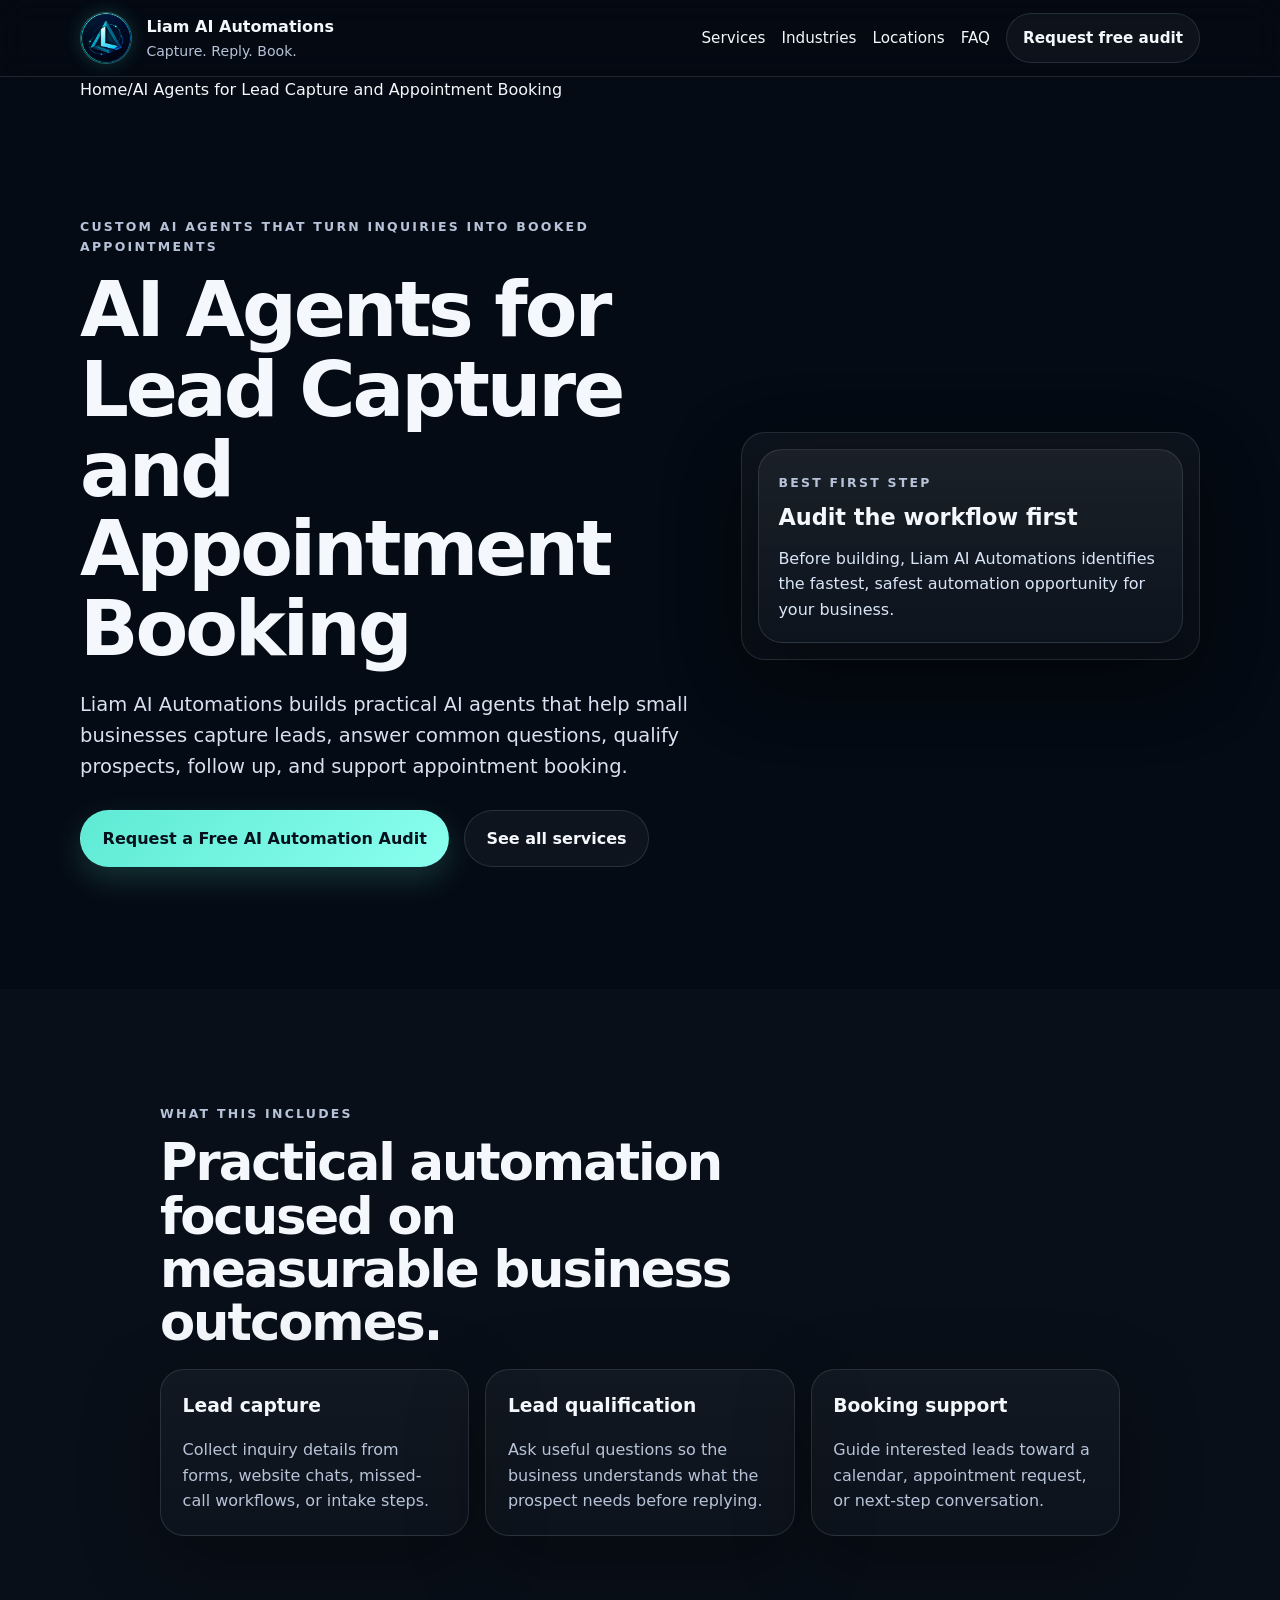
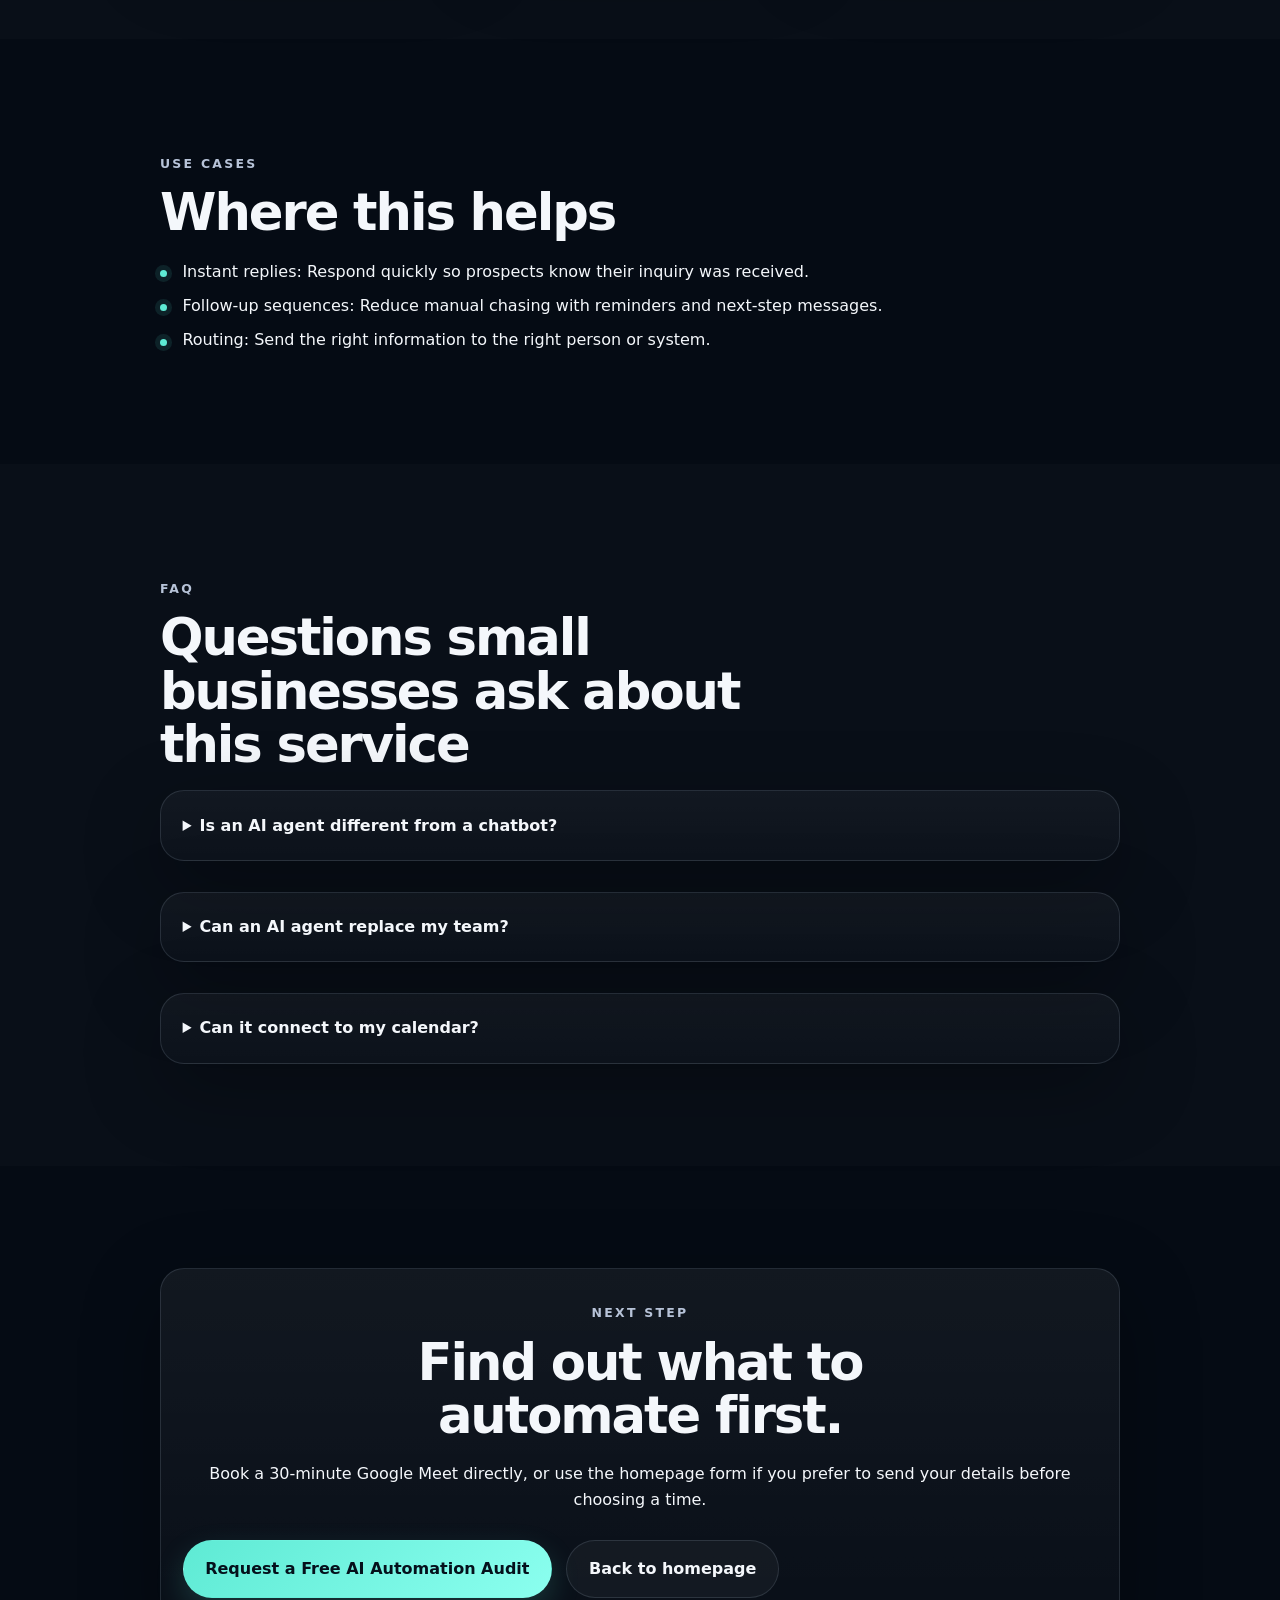
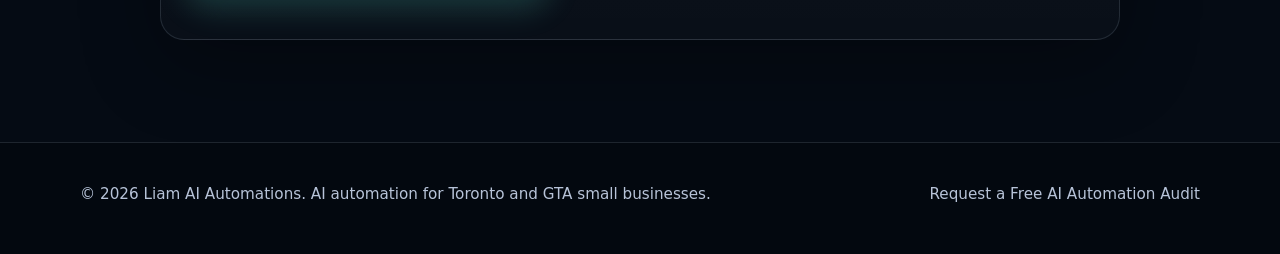
==== commit ac009d69: "Add verified Google booking workflow to website" ====
--- a/ai-agents-lead-capture-appointment-booking.html
+++ b/ai-agents-lead-capture-appointment-booking.html
@@ -6,15 +6,15 @@
   <title>AI Agents for Lead Capture and Appointment Booking | Liam AI Automations</title>
   <meta name="description" content="Custom AI agents for small businesses that capture leads, qualify inquiries, reply faster, automate follow-up, and support appointment booking." />
   <meta name="robots" content="index,follow" />
-  <link rel="canonical" href="https://liam-automations-landing-page.vercel.app/ai-agents-lead-capture-appointment-booking.html" />
+  <link rel="canonical" href="https://liamaiautomations.com/ai-agents-lead-capture-appointment-booking.html" />
   <meta property="og:title" content="AI Agents for Lead Capture and Appointment Booking | Liam AI Automations" />
   <meta property="og:description" content="Custom AI agents for small businesses that capture leads, qualify inquiries, reply faster, automate follow-up, and support appointment booking." />
   <meta property="og:type" content="website" />
-  <meta property="og:url" content="https://liam-automations-landing-page.vercel.app/ai-agents-lead-capture-appointment-booking.html" />
-  <meta property="og:image" content="https://liam-automations-landing-page.vercel.app/og-image.svg" />
+  <meta property="og:url" content="https://liamaiautomations.com/ai-agents-lead-capture-appointment-booking.html" />
+  <meta property="og:image" content="https://liamaiautomations.com/og-image.svg" />
   <meta property="og:image:alt" content="Liam AI Automations - AI automation for Toronto small businesses" />
   <meta name="twitter:card" content="summary_large_image" />
-  <meta name="twitter:image" content="https://liam-automations-landing-page.vercel.app/og-image.svg" />
+  <meta name="twitter:image" content="https://liamaiautomations.com/og-image.svg" />
   <meta name="twitter:image:alt" content="Liam AI Automations - AI automation for Toronto small businesses" />
   <meta name="theme-color" content="#050b14" />
   <link rel="icon" href="/favicon.svg" type="image/svg+xml" />
@@ -28,10 +28,10 @@
         "LocalBusiness",
         "ProfessionalService"
       ],
-      "@id": "https://liam-automations-landing-page.vercel.app/#business",
+      "@id": "https://liamaiautomations.com/#business",
       "name": "Liam AI Automations",
-      "url": "https://liam-automations-landing-page.vercel.app/",
-      "email": "mukeshkumarkella@gmail.com",
+      "url": "https://liamaiautomations.com/",
+      "email": "info@liamaiautomations.com",
       "areaServed": [
         "Toronto",
         "GTA",
@@ -53,20 +53,20 @@
     },
     {
       "@type": "Person",
-      "@id": "https://liam-automations-landing-page.vercel.app/#founder",
+      "@id": "https://liamaiautomations.com/#founder",
       "name": "Mukesh Kumar Kella",
       "url": "https://www.linkedin.com/in/mukesh-kumar-kella-83b03b2a2",
       "worksFor": {
-        "@id": "https://liam-automations-landing-page.vercel.app/#business"
+        "@id": "https://liamaiautomations.com/#business"
       }
     },
     {
       "@type": "WebSite",
-      "@id": "https://liam-automations-landing-page.vercel.app/#website",
+      "@id": "https://liamaiautomations.com/#website",
       "name": "Liam AI Automations",
-      "url": "https://liam-automations-landing-page.vercel.app/",
+      "url": "https://liamaiautomations.com/",
       "publisher": {
-        "@id": "https://liam-automations-landing-page.vercel.app/#business"
+        "@id": "https://liamaiautomations.com/#business"
       }
     }
   ]
@@ -113,13 +113,13 @@
       "@type": "ListItem",
       "position": 1,
       "name": "Home",
-      "item": "https://liam-automations-landing-page.vercel.app/"
+      "item": "https://liamaiautomations.com/"
     },
     {
       "@type": "ListItem",
       "position": 2,
       "name": "AI Agents for Lead Capture and Appointment Booking",
-      "item": "https://liam-automations-landing-page.vercel.app/ai-agents-lead-capture-appointment-booking.html"
+      "item": "https://liamaiautomations.com/ai-agents-lead-capture-appointment-booking.html"
     }
   ]
 }
@@ -131,7 +131,7 @@
   "name": "AI Agents for Lead Capture and Appointment Booking",
   "description": "Custom AI agents that help small businesses capture leads, qualify inquiries, reply faster, automate follow-up, and support appointment booking.",
   "provider": {
-    "@id": "https://liam-automations-landing-page.vercel.app/#business"
+    "@id": "https://liamaiautomations.com/#business"
   },
   "areaServed": [
     "Toronto",
@@ -147,7 +147,7 @@
     "Burlington"
   ],
   "serviceType": "AI Agents for Lead Capture and Appointment Booking",
-  "url": "https://liam-automations-landing-page.vercel.app/ai-agents-lead-capture-appointment-booking.html"
+  "url": "https://liamaiautomations.com/ai-agents-lead-capture-appointment-booking.html"
 }
 </script>
 </head>
@@ -164,22 +164,22 @@
       <a href="index.html#industries">Industries</a>
       <a href="index.html#locations">Locations</a>
       <a href="index.html#faq">FAQ</a>
-      <a class="button button-small" href="index.html#contact">Request free audit</a>
+      <a class="button button-small" href="https://calendar.app.google/T8dLAX4tXNGvEw3T6">Request free audit</a>
     </nav>
   </div>
 </header>
 <main>
   <div class="container"><nav class="breadcrumbs" aria-label="Breadcrumb"><a href="index.html">Home</a><span aria-hidden="true">/</span><span>AI Agents for Lead Capture and Appointment Booking</span></nav></div>
-<section class="hero section"><div class="container hero-grid"><div class="hero-copy"><p class="eyebrow">Custom AI agents that turn inquiries into booked appointments</p><h1>AI Agents for Lead Capture and Appointment Booking</h1><p class="lead">Liam AI Automations builds practical AI agents that help small businesses capture leads, answer common questions, qualify prospects, follow up, and support appointment booking.</p><div class="cta-row"><a class="button" href="index.html#contact">Request a Free AI Automation Audit</a><a class="button button-secondary" href="index.html#services">See all services</a></div></div><aside class="hero-panel"><div class="panel-card panel-card-accent"><span class="panel-label">Best first step</span><strong>Audit the workflow first</strong><p>Before building, Liam AI Automations identifies the fastest, safest automation opportunity for your business.</p></div></aside></div></section>
+<section class="hero section"><div class="container hero-grid"><div class="hero-copy"><p class="eyebrow">Custom AI agents that turn inquiries into booked appointments</p><h1>AI Agents for Lead Capture and Appointment Booking</h1><p class="lead">Liam AI Automations builds practical AI agents that help small businesses capture leads, answer common questions, qualify prospects, follow up, and support appointment booking.</p><div class="cta-row"><a class="button" href="https://calendar.app.google/T8dLAX4tXNGvEw3T6">Request a Free AI Automation Audit</a><a class="button button-secondary" href="index.html#services">See all services</a></div></div><aside class="hero-panel"><div class="panel-card panel-card-accent"><span class="panel-label">Best first step</span><strong>Audit the workflow first</strong><p>Before building, Liam AI Automations identifies the fastest, safest automation opportunity for your business.</p></div></aside></div></section>
 <section class="section section-alt"><div class="container narrow"><p class="section-kicker">What this includes</p><h2>Practical automation focused on measurable business outcomes.</h2><div class="card-grid three-up"><article class="info-card"><h3>Lead capture</h3><p>Collect inquiry details from forms, website chats, missed-call workflows, or intake steps.</p></article><article class="info-card"><h3>Lead qualification</h3><p>Ask useful questions so the business understands what the prospect needs before replying.</p></article><article class="info-card"><h3>Booking support</h3><p>Guide interested leads toward a calendar, appointment request, or next-step conversation.</p></article></div></div></section>
 <section class="section"><div class="container narrow"><p class="section-kicker">Use cases</p><h2>Where this helps</h2><ul class="check-list"><li>Instant replies: Respond quickly so prospects know their inquiry was received.</li><li>Follow-up sequences: Reduce manual chasing with reminders and next-step messages.</li><li>Routing: Send the right information to the right person or system.</li></ul></div></section>
 <section class="section section-alt"><div class="container narrow"><p class="section-kicker">FAQ</p><h2>Questions small businesses ask about this service</h2><div class="faq-list"><details><summary>Is an AI agent different from a chatbot?</summary><p>Yes. A chatbot mostly answers questions. An AI agent can help move a workflow forward through qualification, follow-up, routing, and booking support.</p></details><details><summary>Can an AI agent replace my team?</summary><p>The goal is not to replace your team. The goal is to handle repetitive steps and help humans respond faster.</p></details><details><summary>Can it connect to my calendar?</summary><p>Often yes, depending on your calendar and booking process. This is reviewed during the audit.</p></details></div></div></section>
-<section class="section"><div class="container narrow contact-card"><p class="section-kicker">Next step</p><h2>Find out what to automate first.</h2><p>Use the audit request form on the homepage to share your workflow, lead sources, and automation goals.</p><div class="cta-row"><a class="button" href="index.html#contact">Request a Free AI Automation Audit</a><a class="button button-secondary" href="index.html">Back to homepage</a></div></div></section>
+<section class="section"><div class="container narrow contact-card"><p class="section-kicker">Next step</p><h2>Find out what to automate first.</h2><p>Book a 30-minute Google Meet directly, or use the homepage form if you prefer to send your details before choosing a time.</p><div class="cta-row"><a class="button" href="https://calendar.app.google/T8dLAX4tXNGvEw3T6">Request a Free AI Automation Audit</a><a class="button button-secondary" href="index.html">Back to homepage</a></div></div></section>
 </main>
 <footer class="site-footer">
   <div class="container footer-inner">
     <p>© 2026 Liam AI Automations. AI automation for Toronto and GTA small businesses.</p>
-    <p><a href="index.html#contact">Request a Free AI Automation Audit</a></p>
+    <p><a href="https://calendar.app.google/T8dLAX4tXNGvEw3T6">Request a Free AI Automation Audit</a></p>
   </div>
 </footer>
 <script id="mobile-nav-script">
--- a/styles.css
+++ b/styles.css
@@ -36,3 +36,11 @@
 @media(max-width:720px){ .form-grid { grid-template-columns: 1fr; } }
 
 .consent a { color: var(--accent); text-decoration: underline; text-underline-offset: 3px; }
+.booking-primary { display: flex; align-items: center; justify-content: space-between; gap: 1.5rem; margin: 1.5rem 0; padding: 1.35rem; border: 1px solid rgba(94,234,212,.3); border-radius: var(--radius-sm); background: rgba(94,234,212,.07); }
+.booking-primary h3, .booking-primary p, .form-heading { margin: 0; }
+.booking-primary p { margin-top: .35rem; color: var(--muted); max-width: 58ch; }
+.booking-primary .button { flex: 0 0 auto; }
+.fallback-divider { display: flex; align-items: center; gap: 1rem; margin: 1.75rem 0 1.25rem; color: var(--muted); font-size: .92rem; font-weight: 800; }
+.fallback-divider::before, .fallback-divider::after { content: ""; height: 1px; flex: 1; background: var(--line); }
+.form-heading { font-size: 1.3rem; }
+@media(max-width:720px){ .booking-primary { align-items: stretch; flex-direction: column; } .booking-primary .button { width: 100%; text-align: center; } }
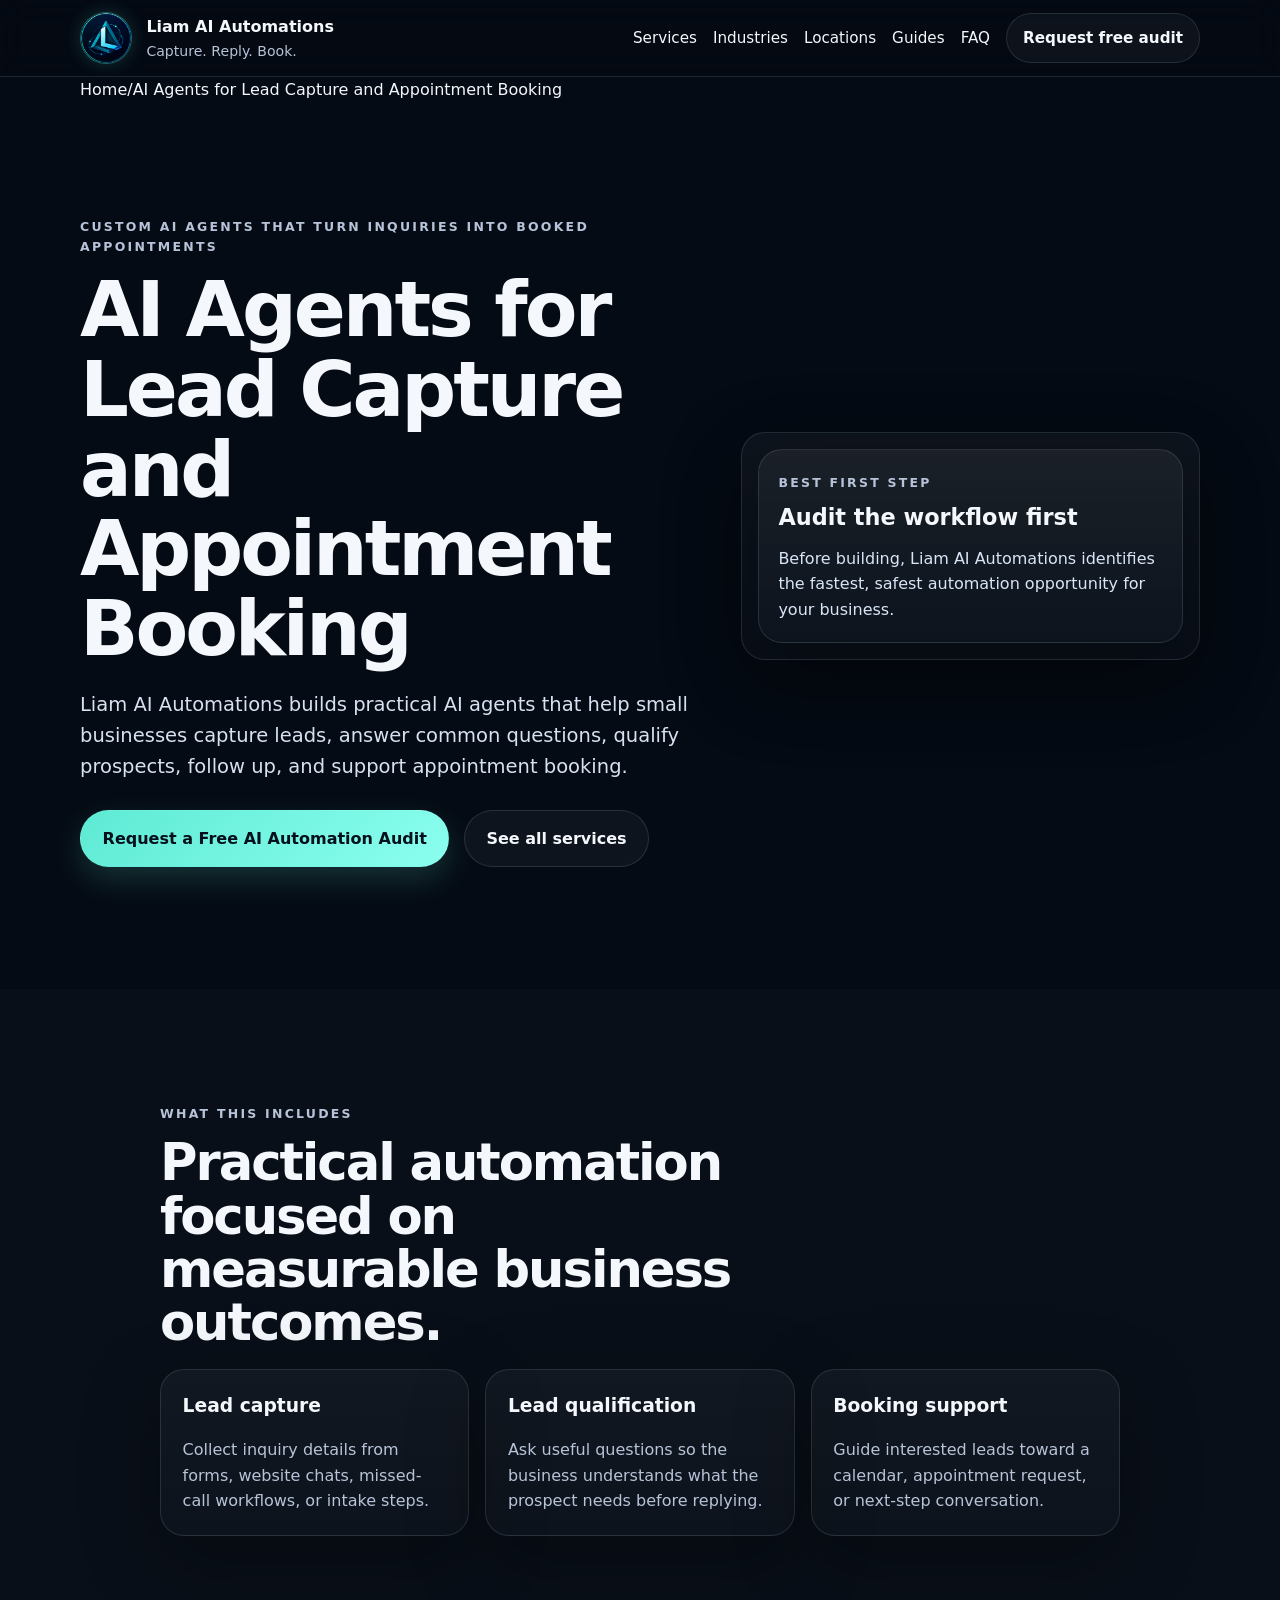
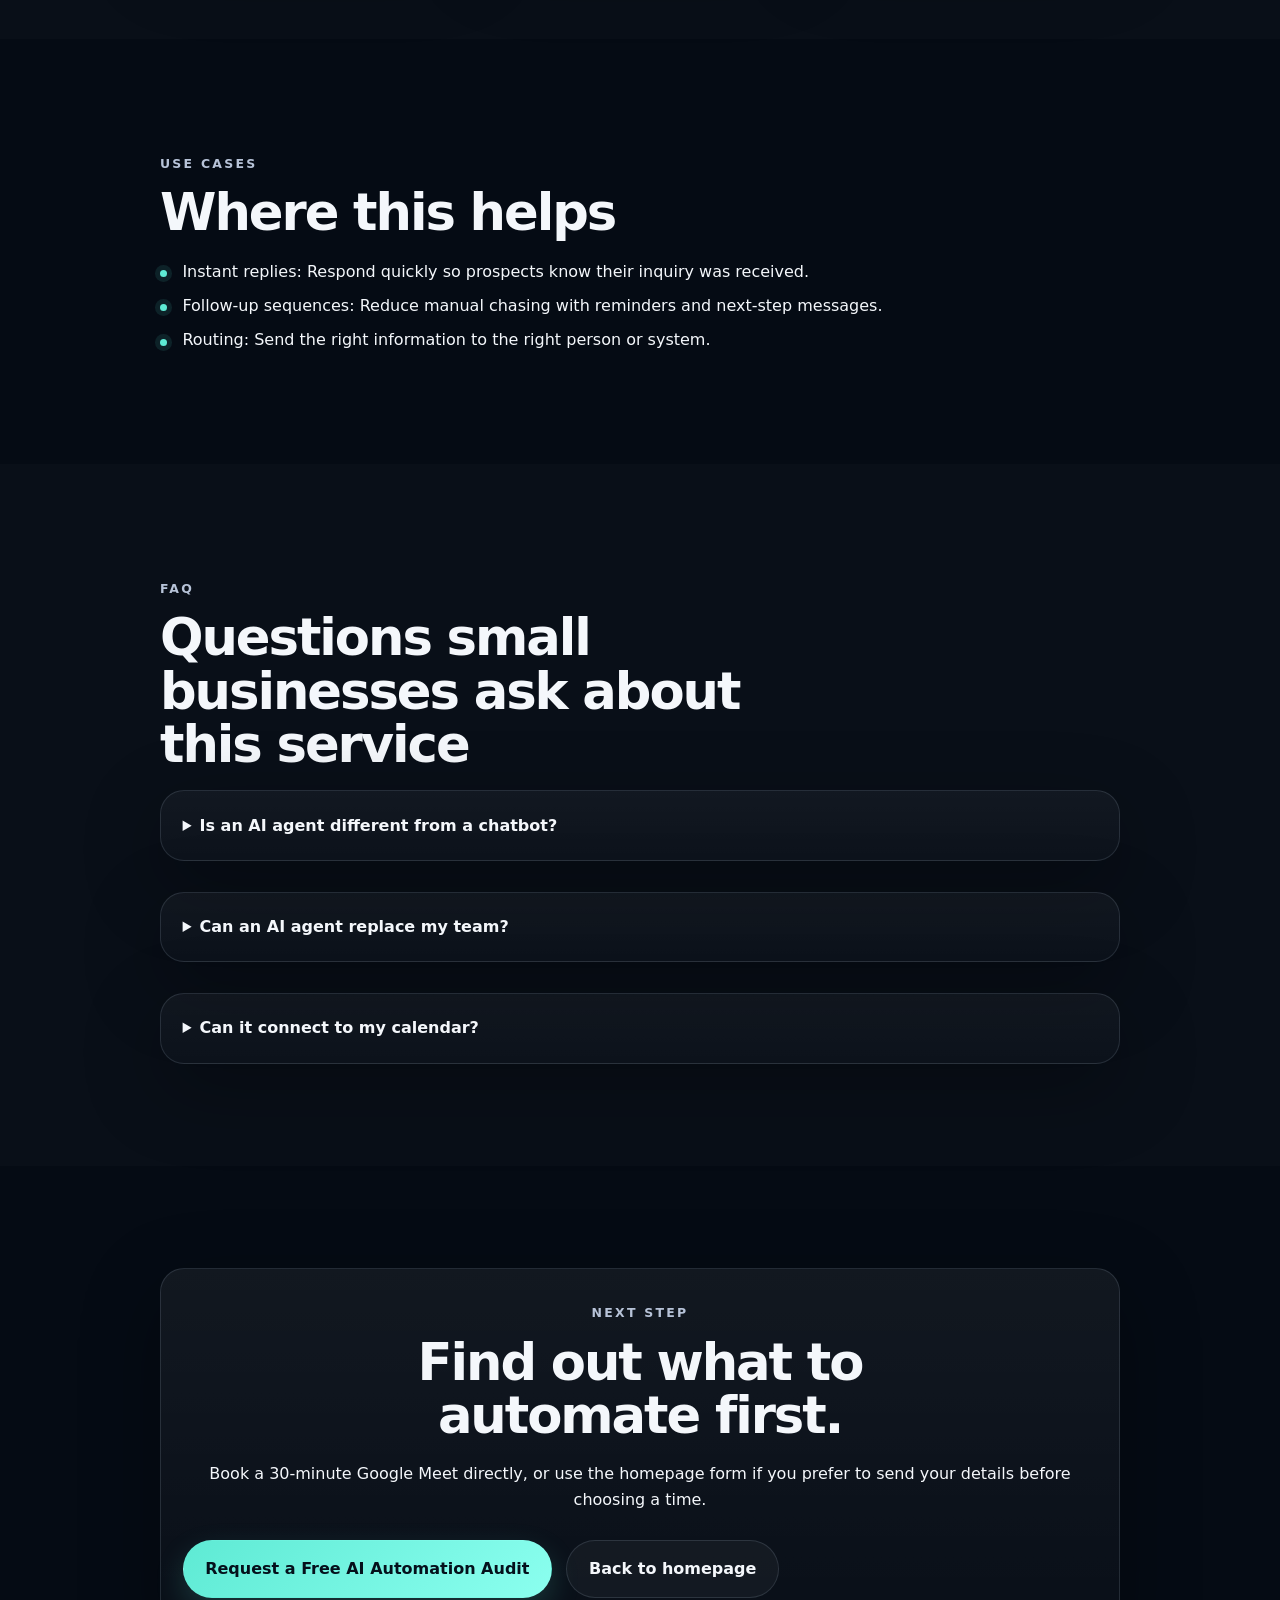
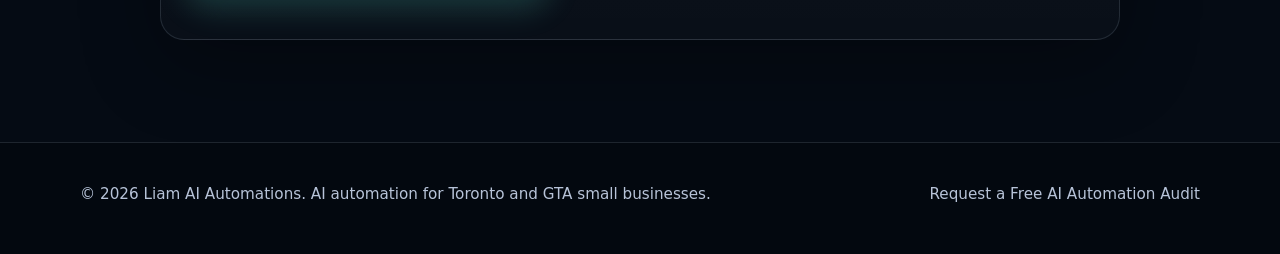
==== commit 261d1e66: "Add first AI automation resource guide" ====
--- a/ai-agents-lead-capture-appointment-booking.html
+++ b/ai-agents-lead-capture-appointment-booking.html
@@ -163,6 +163,7 @@
       <a href="index.html#services">Services</a>
       <a href="index.html#industries">Industries</a>
       <a href="index.html#locations">Locations</a>
+      <a href="resources/">Guides</a>
       <a href="index.html#faq">FAQ</a>
       <a class="button button-small" href="https://calendar.app.google/T8dLAX4tXNGvEw3T6">Request free audit</a>
     </nav>
--- a/styles.css
+++ b/styles.css
@@ -44,3 +44,9 @@
 .fallback-divider::before, .fallback-divider::after { content: ""; height: 1px; flex: 1; background: var(--line); }
 .form-heading { font-size: 1.3rem; }
 @media(max-width:720px){ .booking-primary { align-items: stretch; flex-direction: column; } .booking-primary .button { width: 100%; text-align: center; } }
+
+/* Resources hub and long-form guide */
+.resources-more{margin:1.5rem 0 0}.resource-hero h1,.article-header h1{line-height:1.04;letter-spacing:-.04em;margin:.55rem 0 1rem;font-size:clamp(2.5rem,6vw,4.8rem);max-width:16ch}.resource-disclaimer,.editorial-note,.editorial-process,.corrections-line{color:var(--muted)}.resource-disclaimer,.editorial-note{border-left:3px solid var(--accent);padding:.75rem 1rem;background:rgba(94,234,212,.055);border-radius:0 12px 12px 0}.resource-card{overflow:hidden;border:1px solid var(--line);border-radius:var(--radius);background:var(--surface);box-shadow:var(--shadow)}.resource-card img{display:block;width:100%;height:auto;aspect-ratio:1200/630;object-fit:cover}.resource-card-body{padding:clamp(1.35rem,3vw,2.25rem)}.resource-card-body h2{max-width:23ch}.resource-meta,.article-date{color:var(--muted);font-size:.94rem}.guide-callout a:not(.text-link){color:var(--accent);text-decoration:underline;text-underline-offset:3px}.article-container{width:min(100% - 2rem,820px)}.article-header{padding-bottom:3rem}.article-byline{font-weight:800;color:#dfe9f7}.article-hero-image{display:block;width:100%;height:auto;margin:2rem 0;border:1px solid var(--line);border-radius:var(--radius);box-shadow:var(--shadow)}.article-content{padding-bottom:6rem}.article-content section{padding:1.2rem 0 2rem;border-bottom:1px solid var(--line)}.article-content h2{max-width:26ch;margin:0 0 1rem;font-size:clamp(1.8rem,4vw,2.7rem);line-height:1.12;letter-spacing:-.03em}.article-content h3{font-size:1.25rem}.article-content p,.article-content li{color:#d7e1f0}.article-content a{color:var(--accent);text-decoration:underline;text-underline-offset:3px}.article-content .button{text-decoration:none;color:#031018}.article-content .button-secondary{color:var(--text)}.article-content sup a{padding:.15rem}.table-wrap{overflow-x:auto;margin:1.25rem 0;border:1px solid var(--line);border-radius:var(--radius-sm);outline-offset:4px}.article-content table{width:100%;min-width:620px;border-collapse:collapse;background:rgba(255,255,255,.025)}.article-content caption{text-align:left;padding:1rem;font-weight:900;color:var(--text);background:rgba(94,234,212,.07)}.article-content th,.article-content td{padding:.85rem 1rem;text-align:left;vertical-align:top;border-top:1px solid var(--line)}.article-content th{color:var(--text);background:rgba(255,255,255,.035)}.opportunity-map{scroll-margin-top:100px}.inline-cta,.article-cta{padding:1.25rem!important;border:1px solid rgba(94,234,212,.28)!important;border-radius:var(--radius-sm);background:rgba(94,234,212,.06)}.inline-cta{display:flex;align-items:center;justify-content:space-between;gap:1rem}.inline-cta p{margin:0}.sources li{margin-bottom:.8rem}.sources a{overflow-wrap:anywhere}
+@media(max-width:720px){.resource-hero h1,.article-header h1{font-size:clamp(2.25rem,11vw,3.5rem)}.inline-cta{align-items:stretch;flex-direction:column}.inline-cta .button{text-align:center}.article-content table{min-width:560px}}
+
+a:focus-visible,button:focus-visible,input:focus-visible,select:focus-visible,textarea:focus-visible,summary:focus-visible,.table-wrap:focus-visible,.lead-form input:focus-visible,.lead-form select:focus-visible,.lead-form textarea:focus-visible{outline:3px solid #f8fafc;outline-offset:4px;box-shadow:0 0 0 6px rgba(94,234,212,.32);border-radius:8px}
